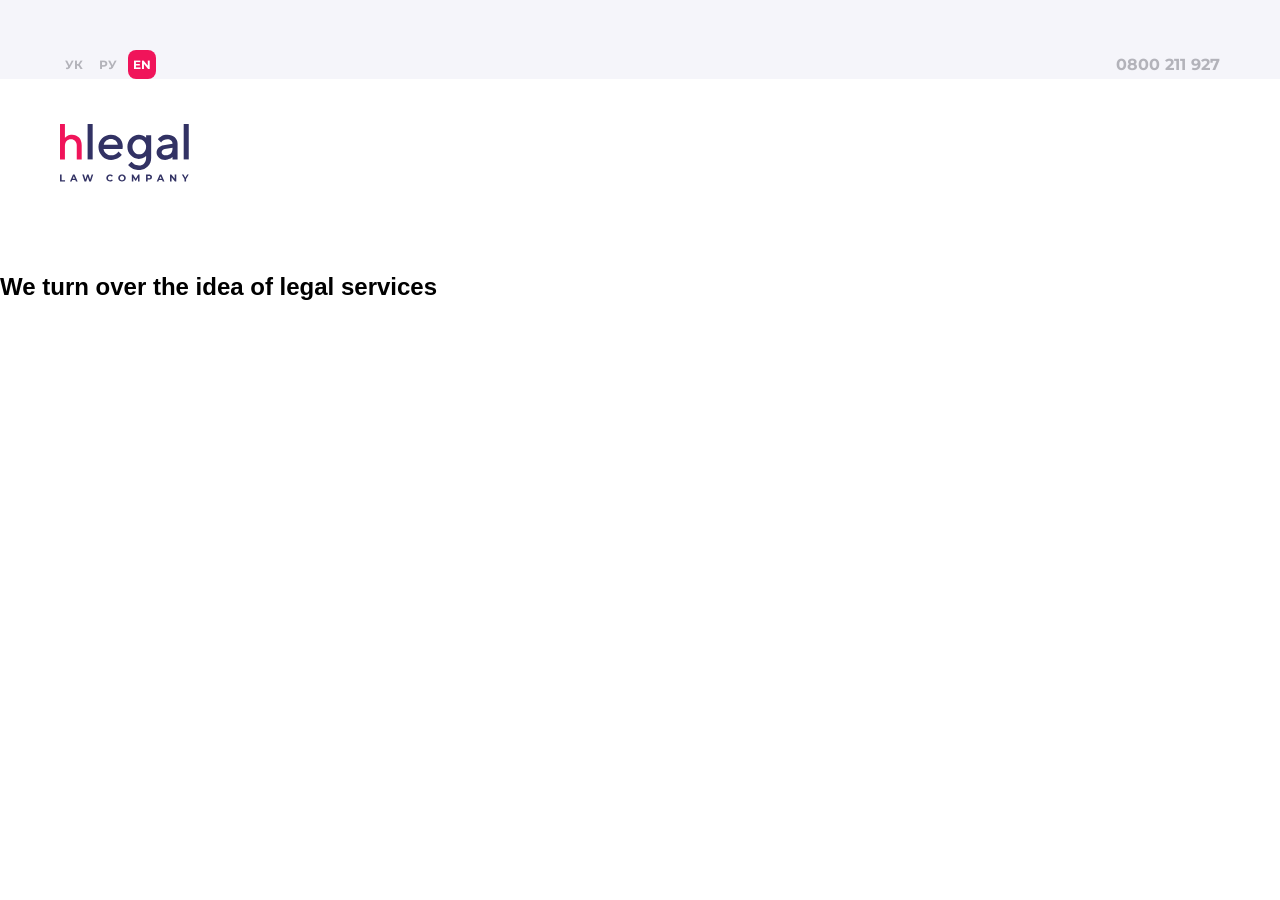
==== about.html @ 91bdfab9 "Add publications page with header, navigation, and basic structure" ====
<!DOCTYPE html>
<html lang="en">

<head>
    <meta charset="UTF-8">
    <meta name="viewport" content="width=device-width, initial-scale=1.0">
    <title>about</title>
    <link rel="stylesheet" href="./styles/style.css">
</head>

<body class="light-theme">
    <header class="header">
        <div class="header__wrapper">
            <div class="header__lang">
                <a class="header__lang-link" href="#">УК</a>
                <a class="header__lang-link" href="#">РУ</a>
                <a class="header__lang-link active" href="#">EN</a>
            </div>
            <a class="header__phone" href="tel:+0800 211 927">0800 211 927</a>
        </div>
        <div class="header__logo">
            <a href="./index.html" class="header__logo-link" aria-label="Go to main page">
                <div class="header__logo-wrapper">
                    <div class="header__logo-svg">
                        <svg class="header__logo-svg--a" xmlns="http://www.w3.org/2000/svg" width="70" height="25"
                            viewBox="0 0 70 25" fill="none">
                            <path
                                d="M2.64358 0H0V19.0926H2.64358V12.0094C2.64358 10.8111 2.94164 9.86583 3.53774 9.20012C4.13384 8.53441 4.95024 8.18824 5.96102 8.18824C6.82926 8.18824 7.55495 8.50778 8.13809 9.12024C8.72124 9.74601 9.01929 10.5315 9.01929 11.4769V19.1059H11.6758V11.4769C11.6758 9.71938 11.1964 8.3347 10.2374 7.29619C9.27846 6.25768 8.02146 5.73843 6.49233 5.73843C6.05173 5.73843 5.61114 5.79168 5.1835 5.91151C4.7429 6.03134 4.39301 6.16448 4.10792 6.31094C3.82283 6.45739 3.5507 6.61717 3.30448 6.80356C3.05826 6.98996 2.8898 7.12311 2.81205 7.20299C2.7343 7.28288 2.6695 7.33613 2.64358 7.37608V0Z"
                                fill="#F0145A" />
                            <path d="M17.5856 0H14.8604V19.0767H17.5856V0Z" fill="white" />
                            <path
                                d="M33.6598 13.4896L33.796 12.127C33.796 10.3011 33.1965 8.77493 31.9701 7.54857C30.7438 6.32221 29.2176 5.72266 27.3917 5.72266C25.5658 5.72266 23.9851 6.37672 22.677 7.68483C21.3689 8.99295 20.7148 10.5463 20.7148 12.3995C20.7148 14.3072 21.3962 15.9423 22.7315 17.305C24.0669 18.6676 25.6748 19.3489 27.528 19.3489C28.2365 19.3489 28.8906 19.2399 29.5446 19.0491C30.1987 18.8311 30.7438 18.6131 31.1253 18.3951C31.5341 18.1498 31.9429 17.8773 32.2971 17.5775C32.6514 17.2777 32.8967 17.0597 33.0057 16.9234C33.1147 16.7872 33.1965 16.7054 33.251 16.6236L31.4796 14.8522L31.0708 15.37C30.7983 15.6971 30.335 16.0241 29.6809 16.3784C28.9996 16.7327 28.291 16.8962 27.528 16.8962C26.4651 16.8962 25.5658 16.5691 24.8027 15.8878C24.0396 15.2065 23.5764 14.4162 23.4401 13.4896H33.6598ZM27.3917 8.03912C28.4 8.03912 29.2176 8.33889 29.8989 8.9112C30.553 9.51075 30.9618 10.2466 31.1253 11.1732H23.5491C23.7944 10.2466 24.2304 9.51075 24.9117 8.9112C25.5658 8.33889 26.4106 8.03912 27.3917 8.03912Z"
                                fill="white" />
                            <path
                                d="M46.3695 18.286C46.3695 19.4852 46.0153 20.4662 45.2794 21.2293C44.5709 21.9651 43.6715 22.3467 42.5542 22.3467C42.0637 22.3467 41.5731 22.2649 41.1098 22.1286C40.6465 21.9924 40.2922 21.8289 39.9925 21.6381C39.6927 21.4473 39.4202 21.2566 39.1476 21.0113C38.9024 20.766 38.7389 20.6025 38.6571 20.5207C38.5753 20.439 38.5208 20.3572 38.4663 20.3027L36.6949 22.0741L36.9129 22.3467C37.0492 22.5374 37.2945 22.7827 37.6215 23.0552C37.9485 23.3005 38.3301 23.573 38.7661 23.8455C39.2021 24.0908 39.7472 24.3088 40.4285 24.4996C41.1098 24.6904 41.8184 24.7994 42.5542 24.7994C44.4074 24.7994 45.9335 24.1726 47.2144 22.919C48.468 21.6381 49.0948 20.112 49.0948 18.2588V5.99518H46.3695V7.3578L45.9063 6.94902C45.6065 6.67649 45.1432 6.40397 44.4891 6.13144C43.8351 5.85892 43.1265 5.72266 42.4179 5.72266C40.7555 5.72266 39.3384 6.34946 38.112 7.63033C36.8857 8.9112 36.2861 10.4373 36.2861 12.2632C36.2861 14.0892 36.8857 15.6153 38.112 16.8962C39.3384 18.177 40.7555 18.8038 42.4179 18.8038C42.8812 18.8038 43.3173 18.7493 43.7806 18.6403C44.2166 18.5041 44.5709 18.3678 44.8707 18.2315C45.1704 18.0953 45.443 17.9318 45.6882 17.741C45.9335 17.5502 46.1243 17.414 46.1788 17.3595L46.3695 17.1687V18.286ZM39.0114 12.2632C39.0114 11.1186 39.3657 10.1648 40.1015 9.37449C40.8373 8.58417 41.7094 8.17538 42.6905 8.17538C43.6715 8.17538 44.5436 8.58417 45.2794 9.37449C45.988 10.1648 46.3695 11.1186 46.3695 12.2632C46.3695 13.4079 45.988 14.3617 45.2794 15.152C44.5436 15.9423 43.6715 16.3511 42.6905 16.3511C41.7094 16.3511 40.8373 15.9423 40.1015 15.152C39.3657 14.3617 39.0114 13.4079 39.0114 12.2632Z"
                                fill="white" />
                            <path
                                d="M63.3195 19.0764V10.6281C63.3195 9.23823 62.8017 8.06637 61.7934 7.13979C60.7851 6.18595 59.4769 5.72266 57.869 5.72266C57.2422 5.72266 56.6154 5.80441 56.0159 5.96793C55.4163 6.1587 54.9258 6.34946 54.5715 6.56748C54.2172 6.7855 53.8629 7.03078 53.5359 7.33055C53.2089 7.60308 53.0181 7.79384 52.9091 7.90285C52.8273 8.01186 52.7456 8.09362 52.6911 8.17538L54.4625 9.94679L54.8168 9.4835C55.0348 9.18372 55.4163 8.9112 55.9886 8.61142C56.5609 8.31164 57.1877 8.17538 57.869 8.17538C58.6594 8.17538 59.3134 8.42065 59.8312 8.88394C60.349 9.34724 60.5943 9.94679 60.5943 10.6281L55.8251 11.4457C54.6533 11.6364 53.6994 12.0997 53.0454 12.8356C52.364 13.5714 52.0098 14.4707 52.0098 15.5335C52.0098 16.5419 52.4458 17.414 53.3179 18.177C54.2172 18.9674 55.3073 19.3489 56.6427 19.3489C57.106 19.3489 57.542 19.2944 57.9781 19.1581C58.4413 19.0491 58.7956 18.9129 59.0954 18.7766C59.3952 18.6403 59.6677 18.4768 59.913 18.286C60.1583 18.0953 60.3218 17.959 60.4308 17.9045C60.5125 17.8228 60.567 17.741 60.5943 17.7137V19.0764H63.3195ZM57.0515 16.8962C56.3429 16.8962 55.7706 16.7327 55.3618 16.4056C54.9258 16.0786 54.735 15.6971 54.735 15.261C54.735 14.7977 54.8713 14.3889 55.1711 14.0892C55.4708 13.7894 55.8796 13.5714 56.3702 13.4896L60.5943 12.8083V13.0808C60.5943 14.3072 60.2945 15.2338 59.6677 15.9151C59.0409 16.5691 58.1688 16.8962 57.0515 16.8962Z"
                                fill="white" />
                            <path d="M69.3337 0H66.6084V19.0767H69.3337V0Z" fill="white" />
                        </svg>
                        <svg class="header__logo-svg--b" xmlns="http://www.w3.org/2000/svg" width="70" height="5"
                            viewBox="0 0 70 5" fill="none">
                            <path d="M0 0.330754H0.852878V3.32109H2.70078V4.01603H0V0.330754Z" fill="white" />
                            <path
                                d="M8.26752 3.22633H6.5565L6.23009 4.01603H5.35615L6.99873 0.330754H7.84108L9.48893 4.01603H8.59393L8.26752 3.22633ZM7.99902 2.57877L7.41464 1.16784L6.83026 2.57877H7.99902Z"
                                fill="white" />
                            <path
                                d="M17.8731 0.330754L16.6675 4.01603H15.7515L14.9407 1.52057L14.1036 4.01603H13.1928L11.982 0.330754H12.8664L13.6982 2.92098L14.5669 0.330754H15.3566L16.199 2.94204L17.0571 0.330754H17.8731Z"
                                fill="white" />
                            <path
                                d="M26.9457 4.07921C26.5702 4.07921 26.2297 3.99848 25.9244 3.83703C25.6225 3.67207 25.3838 3.44569 25.2084 3.15789C25.0364 2.86658 24.9504 2.53841 24.9504 2.17339C24.9504 1.80838 25.0364 1.48196 25.2084 1.19416C25.3838 0.90285 25.6225 0.676469 25.9244 0.515018C26.2297 0.350058 26.5719 0.267578 26.951 0.267578C27.2704 0.267578 27.5582 0.323735 27.8144 0.436048C28.0741 0.548361 28.2917 0.709811 28.4672 0.920399L27.9197 1.42581C27.6705 1.13801 27.3616 0.994105 26.9931 0.994105C26.7649 0.994105 26.5614 1.045 26.3824 1.14678C26.2034 1.24505 26.063 1.38369 25.9612 1.56269C25.8629 1.74169 25.8138 1.94526 25.8138 2.17339C25.8138 2.40153 25.8629 2.6051 25.9612 2.7841C26.063 2.9631 26.2034 3.10349 26.3824 3.20527C26.5614 3.30355 26.7649 3.35268 26.9931 3.35268C27.3616 3.35268 27.6705 3.20703 27.9197 2.91571L28.4672 3.42112C28.2917 3.63522 28.0741 3.79843 27.8144 3.91074C27.5547 4.02305 27.2651 4.07921 26.9457 4.07921Z"
                                fill="white" />
                            <path
                                d="M33.3831 4.07921C33.0005 4.07921 32.6548 3.99673 32.3459 3.83177C32.0406 3.66681 31.8002 3.44043 31.6247 3.15262C31.4527 2.86131 31.3667 2.5349 31.3667 2.17339C31.3667 1.81189 31.4527 1.48723 31.6247 1.19943C31.8002 0.908114 32.0406 0.679978 32.3459 0.515018C32.6548 0.350058 33.0005 0.267578 33.3831 0.267578C33.7657 0.267578 34.1096 0.350058 34.415 0.515018C34.7203 0.679978 34.9607 0.908114 35.1362 1.19943C35.3117 1.48723 35.3995 1.81189 35.3995 2.17339C35.3995 2.5349 35.3117 2.86131 35.1362 3.15262C34.9607 3.44043 34.7203 3.66681 34.415 3.83177C34.1096 3.99673 33.7657 4.07921 33.3831 4.07921ZM33.3831 3.35268C33.6007 3.35268 33.7972 3.30355 33.9727 3.20527C34.1482 3.10349 34.2851 2.9631 34.3834 2.7841C34.4852 2.6051 34.5361 2.40153 34.5361 2.17339C34.5361 1.94526 34.4852 1.74169 34.3834 1.56269C34.2851 1.38369 34.1482 1.24505 33.9727 1.14678C33.7972 1.045 33.6007 0.994105 33.3831 0.994105C33.1655 0.994105 32.9689 1.045 32.7934 1.14678C32.618 1.24505 32.4793 1.38369 32.3775 1.56269C32.2793 1.74169 32.2301 1.94526 32.2301 2.17339C32.2301 2.40153 32.2793 2.6051 32.3775 2.7841C32.4793 2.9631 32.618 3.10349 32.7934 3.20527C32.9689 3.30355 33.1655 3.35268 33.3831 3.35268Z"
                                fill="white" />
                            <path
                                d="M42.0264 4.01603L42.0211 1.80487L40.9366 3.62645H40.5523L39.473 1.85225V4.01603H38.6728V0.330754H39.3782L40.7576 2.62089L42.1159 0.330754H42.8161L42.8266 4.01603H42.0264Z"
                                fill="white" />
                            <path
                                d="M47.9285 0.330754C48.2549 0.330754 48.5374 0.385156 48.7761 0.493959C49.0183 0.602763 49.2043 0.757194 49.3342 0.957251C49.464 1.15731 49.529 1.39422 49.529 1.66798C49.529 1.93824 49.464 2.17515 49.3342 2.37872C49.2043 2.57877 49.0183 2.7332 48.7761 2.84201C48.5374 2.9473 48.2549 2.99995 47.9285 2.99995H47.1862V4.01603H46.3333V0.330754H47.9285ZM47.8811 2.30501C48.1373 2.30501 48.3321 2.25061 48.4655 2.14181C48.5989 2.02949 48.6656 1.87155 48.6656 1.66798C48.6656 1.46091 48.5989 1.30297 48.4655 1.19416C48.3321 1.08185 48.1373 1.02569 47.8811 1.02569H47.1862V2.30501H47.8811Z"
                                fill="white" />
                            <path
                                d="M55.0121 3.22633H53.3011L52.9747 4.01603H52.1008L53.7433 0.330754H54.5857L56.2335 4.01603H55.3385L55.0121 3.22633ZM54.7436 2.57877L54.1592 1.16784L53.5749 2.57877H54.7436Z"
                                fill="white" />
                            <path
                                d="M62.6281 0.330754V4.01603H61.9279L60.0906 1.77854V4.01603H59.2482V0.330754H59.9537L61.7858 2.56824V0.330754H62.6281Z"
                                fill="white" />
                            <path
                                d="M67.9013 2.71039V4.01603H67.0485V2.69986L65.6217 0.330754H66.5273L67.5117 1.96807L68.4963 0.330754H69.3333L67.9013 2.71039Z"
                                fill="white" />
                        </svg>
                    </div>
                    <svg class="header__logo-svg--c" xmlns="http://www.w3.org/2000/svg" width="12" height="26"
                        viewBox="0 0 12 26" fill="none">
                        <path fill-rule="evenodd" clip-rule="evenodd"
                            d="M8.72827 0H11.9505L3.55574 26H0.333496L8.72827 0Z" fill="#F0145A" />
                    </svg>
                    <h2 class="header__logo-serv">about us</h2>
                </div>
            </a>
            <nav class="header__menu">
                <button class="header__menu-btn">
                    <svg xmlns="http://www.w3.org/2000/svg" width="32" height="33" viewBox="0 0 32 33" fill="none">
                        <path d="M7 10.5H25" stroke="currentColor" stroke-width="2" />
                        <path d="M7 16.5H25" stroke="currentColor" stroke-width="2" />
                        <path d="M7 22.5H25" stroke="currentColor" stroke-width="2" />
                    </svg>
                </button>
                <ul class="header__menu-list">
                    <button class="header__menu-close">
                        <svg xmlns="http://www.w3.org/2000/svg" width="32" height="32" viewBox="0 0 32 32" fill="none">
                            <path d="M7 7L25 25" stroke="#EC6F5D" stroke-width="2" />
                            <path d="M25 7L7 25" stroke="#EC6F5D" stroke-width="2" />
                        </svg>
                    </button>
                    <li class="header__menu-item"><a class="menu-link" href="./about.html">about us</a></li>
                    <li class="header__menu-item"><a class="menu-link" href="./servises.html">services</a></li>
                    <li class="header__menu-item"><a class="menu-link" href="./team.html">team</a></li>
                    <li class="header__menu-item"><a class="menu-link" href="./publications.html">publications</a></li>
                    <li class="header__menu-item"><a class="menu-link" href="./contacts.html">contact</a></li>
                </ul>
            </nav>
        </div>
    </header>
    <div class="serv__spacer"></div>
    <section class="about">
        <div class="about__title">
            <h1>We turn over the idea of legal services</h1>
        </div>
    </section>


    <script src="./js/script.js"></script>
</body>

</html>
---- styles/style.css ----
@import url("https://fonts.googleapis.com/css2?family=Montserrat:ital,wght@0,100..900;1,100..900&display=swap");
/* 1. Use a more-intuitive box-sizing model */
*,
*::before,
*::after {
  margin: 0;
  padding: 0;
  list-style: none;
  text-decoration: none;
  font-style: normal;
  box-sizing: border-box;
}

/* 2. Remove list styles */
ul,
ol {
  list-style: none;
  text-decoration: none;
}

/* 3, Remove default button styles */
button {
  background: none;
  border: none;
  cursor: pointer;
}

/* 4. Set default font inheritance */
body,
input,
button,
textarea {
  font-family: sans-serif;
  font-size: 100%;
  color: inherit;
}

/* 5. Improve media defaults */
img,
picture,
video,
canvas,
svg {
  display: block;
  max-width: 100%;
}

/* 6. Inherit fonts for form controls */
input,
button,
textarea,
select {
  font: inherit;
}

/* 7. Avoid text overflows */
p,
h1,
h2,
h3,
h4,
h5,
h6 {
  overflow-wrap: break-word;
}

/* 8. Improve line wrapping */
p {
  text-wrap: pretty;
}

h1,
h2,
h3,
h4,
h5,
h6 {
  text-wrap: balance;
}

a {
  text-decoration: none;
  list-style: none;
}

/* 9. Create a root stacking context */
#root,
#__next {
  isolation: isolate;
}

.header__wrapper {
  display: flex;
  justify-content: space-between;
  align-items: center;
  flex-direction: row;
  gap: 0px;
  padding: 10px 15px;
  background-color: #323264;
  opacity: 0.8;
  overflow: hidden;
}

.light-theme .header__wrapper {
  background-color: #F5F5FA;
  opacity: 1;
}

.header__lang {
  display: flex;
  gap: 6px;
}

.header__lang-link {
  padding: 7px 5px;
  color: #fff;
  font-weight: 700;
  font-size: 12px;
  font-family: "Montserrat", "Arial", sans-serif;
}
.header__lang-link.active {
  border-radius: 8px;
  background-color: #f0145a;
}
.header__lang-link:hover {
  border-radius: 8px;
  background-color: #0085FF;
}

.light-theme .header__lang-link {
  color: #B3B3BA;
}
.light-theme .header__lang-link.active {
  color: #fff;
}

.header__phone {
  color: #fff;
  font-weight: 700;
  font-size: 16px;
  font-family: "Montserrat", "Arial", sans-serif;
}

.light-theme .header__phone {
  color: #B3B3BA;
}

.header__logo {
  display: flex;
  justify-content: space-between;
  align-items: center;
  flex-direction: row;
  gap: 0px;
  background-color: #323264;
  padding: 0 15px;
  z-index: 4;
}
.header__logo-wrapper {
  display: flex;
  justify-content: space-between;
  align-items: center;
  flex-direction: row;
  gap: 4px;
  padding: 15px 0 10px;
}
.header__logo-svg {
  display: flex;
  justify-content: space-between;
  align-items: center;
  flex-direction: column;
  gap: 4px;
}
.header__logo-serv {
  color: #fff;
  font-weight: 400;
  font-size: 20px;
  font-family: "Montserrat", "Arial", sans-serif;
  z-index: 3;
}

.light-theme .header__logo {
  background-color: #fff;
}
.light-theme .header__logo-serv {
  color: #323264;
}

.light-theme .header__logo-svg--a path:not(:first-child),
.light-theme .header__logo-svg--b path {
  fill: #323264;
}

.header__menu {
  position: relative;
}
.header__menu::before {
  content: "";
  position: fixed;
  inset: 0;
  background: #686887;
  z-index: 999;
  opacity: 0;
  pointer-events: none;
  transition: opacity 0.3s ease;
}
.header__menu-btn {
  display: block;
}
.header__menu-list {
  display: flex;
  justify-content: space-between;
  align-items: stretch;
  flex-direction: column;
  gap: 15px;
  position: fixed;
  bottom: 0;
  left: 8px;
  right: 8px;
  width: auto;
  background: #fff;
  border-radius: 12px 12px 0 0;
  padding: 64px 12px 12px 12px;
  z-index: 1000;
  visibility: hidden;
  opacity: 0;
  transform: translateY(20px);
  pointer-events: none;
  transition: opacity 0.3s ease, transform 0.3s ease;
}
.header__menu-item {
  color: #fff;
  font-weight: 700;
  font-size: 16px;
  font-family: "Montserrat", "Arial", sans-serif;
  background: #F5F5FA;
  border-radius: 12px;
  padding: 7px;
  text-align: center;
}
.header__menu-item:hover {
  background: #E6E6F0;
}
.header__menu a {
  display: block;
  width: 100%;
}
.header__menu a:hover {
  color: #0085FF;
}
.header__menu-close {
  position: absolute;
  top: 12px;
  right: 12px;
  color: #f0145a;
  background: transparent;
  cursor: pointer;
  z-index: 1001;
}
.header__menu--open .header__menu-list {
  visibility: visible;
  opacity: 1;
  transform: translateY(0);
  pointer-events: all;
}
.header__menu--open::before {
  opacity: 1;
  pointer-events: all;
}

.light-theme.header__menu-btn {
  color: #323264;
}

@media (min-width: 768px) {
  .header__logo {
    display: flex;
    justify-content: space-between;
    align-items: flex-start;
    flex-direction: column;
    gap: 30px;
    padding: 30px 60px 0;
  }
  .header__logo-svg--a, .header__logo-svg--b {
    width: 130px;
    height: auto;
  }
  .header__logo-svg--c, .header__logo-serv {
    display: none;
  }
  .header__wrapper {
    padding: 50px 60px 0;
    background: #323264;
  }
  .header__wrapper::before {
    display: none;
  }
  .header__menu {
    position: static;
  }
  .header__menu::before {
    display: none;
  }
  .header__menu-btn, .header__menu-close {
    display: none;
  }
  .header__menu-list {
    display: flex;
    justify-content: flex-end;
    align-items: center;
    flex-direction: row;
    gap: 15px;
    position: static;
    visibility: visible;
    opacity: 1;
    transform: none;
    pointer-events: auto;
    background: none;
    padding: 0;
    border-radius: 0;
    height: auto;
  }
  .header__menu-item {
    background: transparent;
    padding: 0;
  }
  .header__menu-item:hover {
    background: transparent;
    color: #f0145a;
  }
  .header__menu a {
    color: #fff;
  }
  .header__wrapper {
    display: flex;
    justify-content: space-between;
    align-items: center;
    flex-direction: row;
    gap: 0px;
  }
}
.hero {
  display: flex;
  justify-content: space-between;
  align-items: center;
  flex-direction: column;
  gap: 0px;
  background-color: #323264;
  position: relative;
  min-height: 500px;
}
.hero__title {
  font-weight: 700;
  font-size: 38px;
  color: #fff;
  font-family: "Montserrat", "Arial", sans-serif;
  max-width: 315px;
  text-align: center;
  z-index: 2;
  margin-top: 129px;
}
.hero__btn {
  padding-bottom: 30px;
  z-index: 2;
}
.hero__svg-letter {
  position: absolute;
  top: -105px;
  left: -35px;
  z-index: 2;
  pointer-events: none;
  min-width: 375px;
}
.hero__svg-letter .part {
  position: absolute;
  opacity: 0.7;
}
.hero__svg-letter .part--1 {
  top: 0;
  left: 0;
  width: 267px;
}
.hero__svg-letter .part--2 {
  top: 258px;
  left: 111px;
}

.experience {
  background-color: #323264;
}

.exp__nav {
  overflow-x: auto;
  width: 100%;
}
.exp__nav::-webkit-scrollbar {
  display: none;
}
.exp__nav-list {
  display: flex;
  padding: 30px;
  margin: 0;
  gap: 30px;
}
.exp__nav-list-item {
  white-space: nowrap;
  color: #B3B3BA;
  font-weight: 700;
  font-size: 30px;
  font-family: "Montserrat", "Arial", sans-serif;
  cursor: pointer;
  flex: 0 0 auto;
  transition: background-color 0.3s ease;
}
.exp__nav-list-item.active {
  background: linear-gradient(90deg, #f0145a 0.84%, #ef8080 99.96%);
  background-clip: text;
  -webkit-background-clip: text;
  color: transparent;
  -webkit-text-fill-color: transparent;
}

.exp__separator {
  height: 4px;
  margin: 0 30px;
  width: 84%;
  background-color: rgba(255, 255, 255, 0.3);
}

.exp__title {
  color: #fff;
  font-weight: 700;
  font-size: 20px;
  font-family: "Montserrat", "Arial", sans-serif;
  padding: 0 30px;
  margin: 30px 0;
}

.exp__text {
  color: #fff;
  font-weight: 400;
  font-size: 19px;
  font-family: "Montserrat", "Arial", sans-serif;
  line-height: 30px;
  padding: 0 30px 30px;
}

.services {
  padding: 0 30px 60px 30px;
  border-bottom-right-radius: 14px;
  border-bottom-left-radius: 14px;
  background: linear-gradient(229deg, #323264 11.93%, #323264 57.17%, #643e72 87.46%);
}

.serv__wrapper {
  color: #24A3FF;
}

.serv__link {
  display: inline-flex;
  align-items: center;
  color: #24A3FF;
  font-weight: 700;
  font-size: 14px;
  font-family: "Montserrat", "Arial", sans-serif;
  text-transform: uppercase;
}
.serv__link:hover {
  color: #0085FF;
}
.serv__link:hover path {
  stroke: #0085FF;
}
.serv__link:hover svg {
  transform: translateX(2px);
  transition: transform 0.2s;
}

.serv__text-wrapper {
  padding-top: 10px;
}

.serv__text {
  font-weight: 700;
  font-size: 30px;
  font-family: "Montserrat", "Arial", sans-serif;
  background: linear-gradient(90deg, #f0145a 0.84%, #ef8080 99.96%);
  -webkit-background-clip: text;
  background-clip: text;
  -webkit-text-fill-color: transparent;
}

.serv__svg {
  background: #fff;
  padding: 14px;
  border-radius: 24px;
  display: inline-block;
}

.serv__list {
  display: grid;
  gap: 40px;
  padding-top: 30px;
}
.serv__list-card-title {
  font-weight: 700;
  font-size: 22px;
  font-family: "Montserrat", "Arial", sans-serif;
  color: #24A3FF;
  margin: 30px 0 15px;
}
.serv__list-card-title a {
  color: inherit;
}
.serv__list-card-text {
  font-weight: 400;
  font-size: 16px;
  font-family: "Montserrat", "Arial", sans-serif;
  color: #fff;
  line-height: 26px;
}

.serv__bg1 {
  border-bottom-left-radius: 14px;
  border-bottom-right-radius: 14px;
  background: #CACADB;
  margin: 0 20px;
  height: 10px;
  max-width: calc(100% - 40px);
}

.serv__bg2 {
  border-bottom-left-radius: 14px;
  border-bottom-right-radius: 14px;
  background: #E7E7F2;
  margin: 0 40px;
  height: 10px;
  max-width: calc(100% - 80px);
}

.serv__spacer {
  height: 30px;
  width: 100%;
}

.team {
  padding: 0 30px;
  background: #fff;
  border-radius: 12px;
}
.team__btn {
  color: #24A3FF;
  cursor: pointer;
}
.team__btn svg path {
  transition: stroke 0.3s ease;
}
.team__btn:hover {
  color: #f0145a;
}
.team__btn:hover svg {
  transform: scale(1.1) translateX(2px);
}
.team__wrapper {
  display: flex;
  justify-content: center;
  align-items: center;
  flex-direction: column;
  gap: 30px;
}
.team__card {
  display: flex;
  justify-content: space-between;
  align-items: flex-start;
  flex-direction: column;
  gap: 0px;
  border-radius: 12px;
  width: 100%;
  height: 100%;
}
.team__name {
  font-weight: 700;
  font-size: 16px;
  font-family: "Montserrat", "Arial", sans-serif;
  color: #323264;
  margin-top: 15px;
}
.team__desc {
  padding: 30px;
  background: #F5F5FA;
}
.team__desc-wrapper {
  display: flex;
  justify-content: space-between;
  align-items: center;
  flex-direction: row;
  gap: 15px;
  width: 100%;
}
.team__desc-link {
  display: inline-flex;
  align-items: center;
  gap: 2px;
  color: #24A3FF;
  font-weight: 700;
  font-size: 14px;
  font-family: "Montserrat", "Arial", sans-serif;
  letter-spacing: 1px;
  text-transform: uppercase;
}
.team__desc-link:hover {
  color: #0085FF;
}
.team__desc-link:hover path {
  stroke: #0085FF;
}
.team__desc-link:hover svg {
  transform: translateX(2px);
  transition: transform 0.2s;
}
.team__desc-text {
  font-weight: 700;
  font-size: 30px;
  font-family: "Montserrat", "Arial", sans-serif;
  background: linear-gradient(90deg, #f0145a 0.84%, #ef8080 99.96%);
  -webkit-background-clip: text;
  background-clip: text;
  -webkit-text-fill-color: transparent;
  margin-top: 5px;
}
.team__desc-name {
  font-weight: 700;
  font-size: 16px;
  font-family: "Montserrat", "Arial", sans-serif;
  color: #B3B3BA;
  margin-top: 30px;
}
.team__desc-position {
  font-weight: 400;
  font-size: 14px;
  font-family: "Montserrat", "Arial", sans-serif;
  color: #B3B3BA;
  margin-top: 6px;
}

.team__slider {
  display: flex;
  justify-content: center;
  align-items: center;
  flex-direction: row;
  gap: 15px;
  margin-top: 30px;
}

.team__title {
  font-weight: 700;
  font-size: 20px;
  font-family: "Montserrat", "Arial", sans-serif;
  background: linear-gradient(90deg, #f0145a 0.84%, #ef8080 99.96%);
  -webkit-background-clip: text;
  background-clip: text;
  -webkit-text-fill-color: transparent;
}

.team__spacer {
  width: 100%;
  height: 60px;
}

.clients__title {
  display: flex;
  justify-content: center;
  color: #323264;
  font-weight: 700;
  font-size: 14px;
  font-family: "Montserrat", "Arial", sans-serif;
  letter-spacing: 1px;
  text-transform: uppercase;
  margin-bottom: 30px;
}
.clients__list {
  display: flex;
  justify-content: center;
  align-items: center;
  flex-direction: column;
  gap: 0px;
}

.hidden {
  display: none;
}

.publications {
  padding: 30px 30px 0 30px;
  background: #F5F5FA;
}
.publications__link {
  display: inline-flex;
  align-items: center;
  gap: 2px;
  color: #24A3FF;
  font-weight: 700;
  font-size: 14px;
  font-family: "Montserrat", "Arial", sans-serif;
  letter-spacing: 1px;
  text-transform: uppercase;
}
.publications__link:hover {
  color: #0085FF;
}
.publications__link:hover path {
  stroke: #0085FF;
}
.publications__link:hover svg {
  transform: translateX(2px);
  transition: transform 0.2s;
}
.publications__text {
  font-weight: 700;
  font-size: 30px;
  font-family: "Montserrat", "Arial", sans-serif;
  background: linear-gradient(90deg, #f0145a 0.84%, #ef8080 99.96%);
  -webkit-background-clip: text;
  background-clip: text;
  -webkit-text-fill-color: transparent;
  margin-top: 5px;
}

.pub__list {
  display: flex;
  flex-direction: column;
  gap: 30px;
  margin-top: 30px;
}
.pub__list-item {
  display: flex;
  justify-content: flex-start;
  align-items: flex-start;
  flex-direction: column;
  gap: 0px;
}
.pub__list-link {
  font-weight: 700;
  font-size: 16px;
  font-family: "Montserrat", "Arial", sans-serif;
  color: #24A3FF;
}
.pub__list-date {
  color: #B3B3BA;
  font-weight: 700;
  font-size: 12px;
  font-family: "Montserrat", "Arial", sans-serif;
  letter-spacing: 1px;
  text-transform: uppercase;
}
.pub__list-separator {
  width: 100%;
  height: 4px;
  background: #F5F5FA;
}
.pub__list-text {
  color: #000;
  font-weight: 400;
  font-size: 14px;
  font-family: "Montserrat", "Arial", sans-serif;
  line-height: 22px;
}
.pub__list-wrapper {
  padding: 30px;
  display: flex;
  justify-content: flex-start;
  align-items: flex-start;
  flex-direction: column;
  gap: 15px;
  background: #fff;
}

.footer {
  padding: 30px;
  background: #F5F5FA;
}
.footer__separator {
  background: #E6E6F0;
  width: 100%;
  height: 2px;
}
.footer__wrapper {
  display: flex;
  justify-content: space-between;
  align-items: center;
  flex-direction: column;
  gap: 10px;
  margin-top: 30px;
}
.footer__address {
  color: #323264;
  font-weight: 400;
  font-size: 16px;
  font-family: "Montserrat", "Arial", sans-serif;
}
.footer__link {
  color: #24A3FF;
  font-weight: 700;
  font-size: 12px;
  font-family: "Montserrat", "Arial", sans-serif;
  letter-spacing: 1px;
  text-transform: uppercase;
}
.footer__phone {
  color: #46466E;
  font-weight: 400;
  font-size: 16px;
  font-family: "Montserrat", "Arial", sans-serif;
}
.footer__email {
  color: #24A3FF;
  font-weight: 700;
  font-size: 16px;
  font-family: "Montserrat", "Arial", sans-serif;
}
.footer__rignts {
  display: flex;
  justify-content: center;
  margin-top: 30px;
  color: #B3B3BA;
  font-weight: 400;
  font-size: 16px;
  font-family: "Montserrat", "Arial", sans-serif;
}/*# sourceMappingURL=style.css.map */
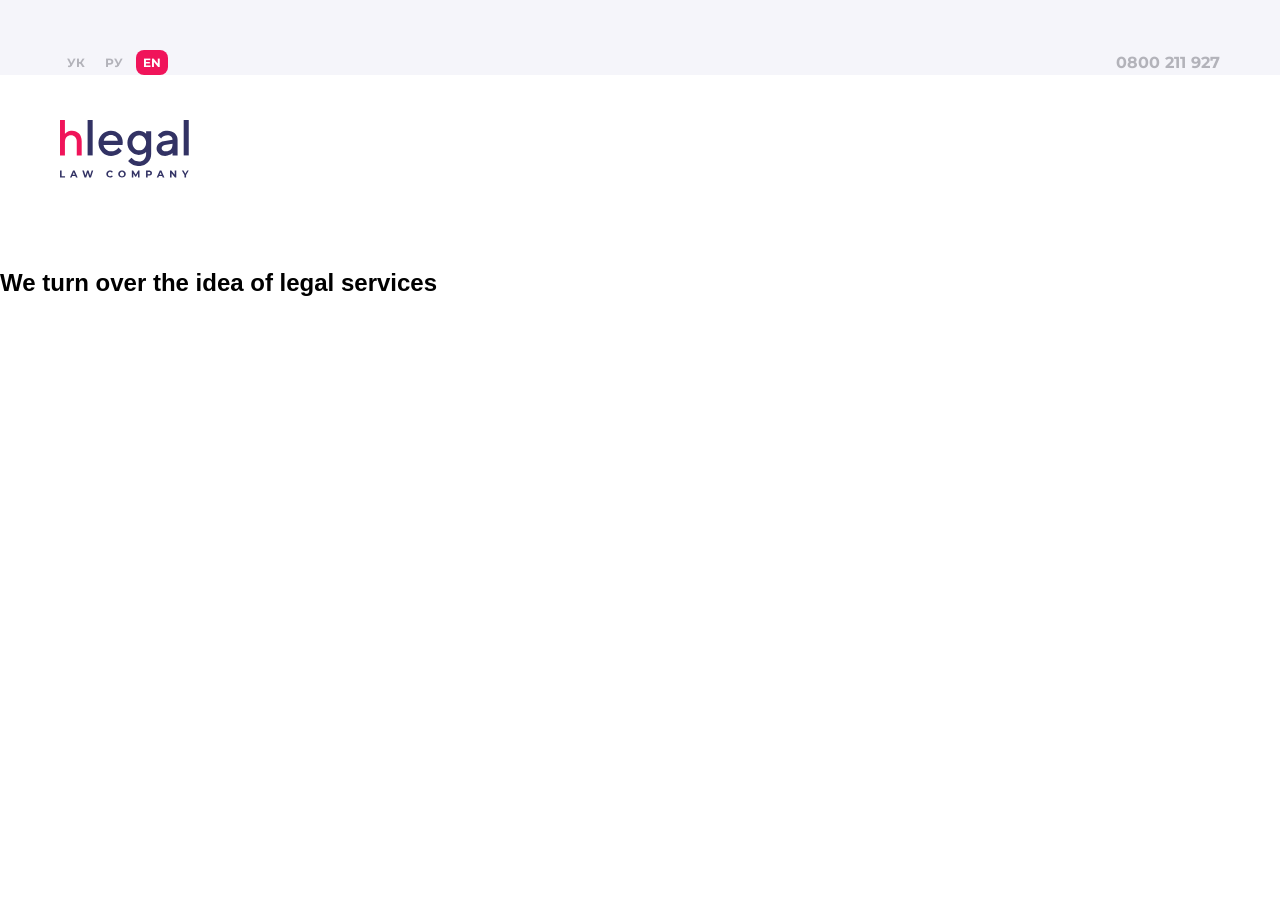
==== commit 031027ac: "fix: update hero svg letter, header styles and CSS path in all HTML files" ====
--- a/about.html
+++ b/about.html
@@ -5,7 +5,7 @@
     <meta charset="UTF-8">
     <meta name="viewport" content="width=device-width, initial-scale=1.0">
     <title>about</title>
-    <link rel="stylesheet" href="./styles/style.css">
+    <link rel="stylesheet" href="./css/style.css">
 </head>
 
 <body class="light-theme">
--- a/css/style.css
+++ b/css/style.css
@@ -0,0 +1,821 @@
+@import url("https://fonts.googleapis.com/css2?family=Montserrat:ital,wght@0,100..900;1,100..900&display=swap");
+/* 1. Use a more-intuitive box-sizing model */
+*,
+*::before,
+*::after {
+  margin: 0;
+  padding: 0;
+  list-style: none;
+  text-decoration: none;
+  font-style: normal;
+  box-sizing: border-box;
+}
+
+/* 2. Remove list styles */
+ul,
+ol {
+  list-style: none;
+  text-decoration: none;
+}
+
+/* 3, Remove default button styles */
+button {
+  background: none;
+  border: none;
+  cursor: pointer;
+}
+
+/* 4. Set default font inheritance */
+body,
+input,
+button,
+textarea {
+  font-family: sans-serif;
+  font-size: 100%;
+  color: inherit;
+}
+
+/* 5. Improve media defaults */
+img,
+picture,
+video,
+canvas,
+svg {
+  display: block;
+  max-width: 100%;
+}
+
+/* 6. Inherit fonts for form controls */
+input,
+button,
+textarea,
+select {
+  font: inherit;
+}
+
+/* 7. Avoid text overflows */
+p,
+h1,
+h2,
+h3,
+h4,
+h5,
+h6 {
+  overflow-wrap: break-word;
+}
+
+/* 8. Improve line wrapping */
+p {
+  text-wrap: pretty;
+}
+
+h1,
+h2,
+h3,
+h4,
+h5,
+h6 {
+  text-wrap: balance;
+}
+
+a {
+  text-decoration: none;
+  list-style: none;
+}
+
+/* 9. Create a root stacking context */
+#root,
+#__next {
+  isolation: isolate;
+}
+
+.header__wrapper {
+  display: flex;
+  justify-content: space-between;
+  align-items: center;
+  flex-direction: row;
+  gap: 0px;
+  padding: 10px 15px;
+  background-color: #323264;
+  opacity: 0.8;
+  overflow: hidden;
+}
+
+.light-theme .header__wrapper {
+  background-color: #F5F5FA;
+  opacity: 1;
+}
+
+.header__lang {
+  display: flex;
+  gap: 6px;
+}
+
+.header__lang-link {
+  padding: 5px 7px;
+  color: #fff;
+  font-weight: 700;
+  font-size: 12px;
+  font-family: "Montserrat", "Arial", sans-serif;
+  z-index: 3;
+}
+.header__lang-link.active {
+  border-radius: 8px;
+  background-color: #f0145a;
+}
+.header__lang-link:hover {
+  border-radius: 8px;
+  background-color: #0085FF;
+}
+
+.light-theme .header__lang-link {
+  color: #B3B3BA;
+}
+.light-theme .header__lang-link.active {
+  color: #fff;
+}
+
+.header__phone {
+  color: #fff;
+  font-weight: 700;
+  font-size: 16px;
+  font-family: "Montserrat", "Arial", sans-serif;
+}
+
+.light-theme .header__phone {
+  color: #B3B3BA;
+}
+
+.header__logo {
+  display: flex;
+  justify-content: space-between;
+  align-items: center;
+  flex-direction: row;
+  gap: 0px;
+  background-color: #323264;
+  padding: 0 15px;
+  z-index: 4;
+}
+.header__logo-wrapper {
+  display: flex;
+  justify-content: space-between;
+  align-items: center;
+  flex-direction: row;
+  gap: 4px;
+  padding: 15px 0 10px;
+}
+.header__logo-svg {
+  display: flex;
+  justify-content: space-between;
+  align-items: center;
+  flex-direction: column;
+  gap: 4px;
+}
+.header__logo-serv {
+  color: #fff;
+  font-weight: 400;
+  font-size: 20px;
+  font-family: "Montserrat", "Arial", sans-serif;
+  z-index: 3;
+}
+
+.light-theme .header__logo {
+  background-color: #fff;
+}
+.light-theme .header__logo-serv {
+  color: #323264;
+}
+
+.light-theme .header__logo-svg--a path:not(:first-child),
+.light-theme .header__logo-svg--b path {
+  fill: #323264;
+}
+
+.header__menu {
+  position: relative;
+}
+.header__menu::before {
+  content: "";
+  position: fixed;
+  inset: 0;
+  background: #686887;
+  z-index: 999;
+  opacity: 0;
+  pointer-events: none;
+  transition: opacity 0.3s ease;
+}
+.header__menu-btn {
+  display: block;
+}
+.header__menu-list {
+  display: flex;
+  justify-content: space-between;
+  align-items: stretch;
+  flex-direction: column;
+  gap: 15px;
+  position: fixed;
+  bottom: 0;
+  left: 8px;
+  right: 8px;
+  width: auto;
+  background: #fff;
+  border-radius: 12px 12px 0 0;
+  padding: 64px 12px 12px 12px;
+  z-index: 1000;
+  visibility: hidden;
+  opacity: 0;
+  transform: translateY(20px);
+  pointer-events: none;
+  transition: opacity 0.3s ease, transform 0.3s ease;
+}
+.header__menu-item {
+  color: #fff;
+  font-weight: 700;
+  font-size: 16px;
+  font-family: "Montserrat", "Arial", sans-serif;
+  background: #F5F5FA;
+  border-radius: 12px;
+  padding: 7px;
+  text-align: center;
+}
+.header__menu-item:hover {
+  background: #E6E6F0;
+}
+.header__menu a {
+  display: block;
+  width: 100%;
+}
+.header__menu a:hover {
+  color: #0085FF;
+}
+.header__menu-close {
+  position: absolute;
+  top: 12px;
+  right: 12px;
+  color: #f0145a;
+  background: transparent;
+  cursor: pointer;
+  z-index: 1001;
+}
+.header__menu--open .header__menu-list {
+  visibility: visible;
+  opacity: 1;
+  transform: translateY(0);
+  pointer-events: all;
+}
+.header__menu--open::before {
+  opacity: 1;
+  pointer-events: all;
+}
+
+.light-theme.header__menu-btn {
+  color: #323264;
+}
+
+@media (min-width: 768px) {
+  .header__logo {
+    display: flex;
+    justify-content: space-between;
+    align-items: flex-start;
+    flex-direction: column;
+    gap: 30px;
+    padding: 30px 60px 0;
+  }
+  .header__logo-svg--a, .header__logo-svg--b {
+    width: 130px;
+    height: auto;
+  }
+  .header__logo-svg--c, .header__logo-serv {
+    display: none;
+  }
+  .header__wrapper {
+    padding: 50px 60px 0;
+    background: #323264;
+  }
+  .header__wrapper::before {
+    display: none;
+  }
+  .header__menu {
+    position: static;
+  }
+  .header__menu::before {
+    display: none;
+  }
+  .header__menu-btn, .header__menu-close {
+    display: none;
+  }
+  .header__menu-list {
+    display: flex;
+    justify-content: flex-end;
+    align-items: center;
+    flex-direction: row;
+    gap: 15px;
+    position: static;
+    visibility: visible;
+    opacity: 1;
+    transform: none;
+    pointer-events: auto;
+    background: none;
+    padding: 0;
+    border-radius: 0;
+    height: auto;
+  }
+  .header__menu-item {
+    background: transparent;
+    padding: 0;
+  }
+  .header__menu-item:hover {
+    background: transparent;
+    color: #f0145a;
+  }
+  .header__menu a {
+    color: #fff;
+  }
+  .header__wrapper {
+    display: flex;
+    justify-content: space-between;
+    align-items: center;
+    flex-direction: row;
+    gap: 0px;
+  }
+}
+.hero {
+  display: flex;
+  justify-content: space-between;
+  align-items: center;
+  flex-direction: column;
+  gap: 0px;
+  background-color: #323264;
+  position: relative;
+  min-height: 500px;
+}
+.hero__title {
+  font-weight: 700;
+  font-size: 38px;
+  color: #fff;
+  font-family: "Montserrat", "Arial", sans-serif;
+  max-width: 315px;
+  text-align: center;
+  z-index: 2;
+  margin-top: 129px;
+}
+.hero__btn {
+  padding-bottom: 30px;
+  z-index: 2;
+}
+.hero__svg-letter {
+  position: absolute;
+  top: -102px;
+  left: -72px;
+  width: 140%;
+  pointer-events: none;
+  min-width: 375px;
+}
+.hero__svg-letter img {
+  width: 100%;
+  height: auto;
+  display: block;
+}
+
+.experience {
+  background-color: #323264;
+}
+
+.exp__nav {
+  overflow-x: auto;
+  width: 100%;
+}
+.exp__nav::-webkit-scrollbar {
+  display: none;
+}
+.exp__nav-list {
+  display: flex;
+  padding: 30px;
+  margin: 0;
+  gap: 30px;
+}
+.exp__nav-list-item {
+  white-space: nowrap;
+  color: #B3B3BA;
+  font-weight: 700;
+  font-size: 30px;
+  font-family: "Montserrat", "Arial", sans-serif;
+  cursor: pointer;
+  flex: 0 0 auto;
+  transition: background-color 0.3s ease;
+}
+.exp__nav-list-item.active {
+  background: linear-gradient(90deg, #f0145a 0.84%, #ef8080 99.96%);
+  background-clip: text;
+  -webkit-background-clip: text;
+  color: transparent;
+  -webkit-text-fill-color: transparent;
+}
+
+.exp__separator {
+  height: 4px;
+  margin: 0 30px;
+  width: 84%;
+  background-color: rgba(255, 255, 255, 0.3);
+}
+
+.exp__title {
+  color: #fff;
+  font-weight: 700;
+  font-size: 20px;
+  font-family: "Montserrat", "Arial", sans-serif;
+  padding: 0 30px;
+  margin: 30px 0;
+}
+
+.exp__text {
+  color: #fff;
+  font-weight: 400;
+  font-size: 19px;
+  font-family: "Montserrat", "Arial", sans-serif;
+  line-height: 30px;
+  padding: 0 30px 30px;
+}
+
+.services {
+  padding: 0 30px 60px 30px;
+  border-bottom-right-radius: 14px;
+  border-bottom-left-radius: 14px;
+  background: linear-gradient(229deg, #323264 11.93%, #323264 57.17%, #643e72 87.46%);
+}
+
+.serv__wrapper {
+  color: #24A3FF;
+}
+
+.serv__link {
+  display: inline-flex;
+  align-items: center;
+  color: #24A3FF;
+  font-weight: 700;
+  font-size: 14px;
+  font-family: "Montserrat", "Arial", sans-serif;
+  text-transform: uppercase;
+}
+.serv__link:hover {
+  color: #0085FF;
+}
+.serv__link:hover path {
+  stroke: #0085FF;
+}
+.serv__link:hover svg {
+  transform: translateX(2px);
+  transition: transform 0.2s;
+}
+
+.serv__text-wrapper {
+  padding-top: 10px;
+}
+
+.serv__text {
+  font-weight: 700;
+  font-size: 30px;
+  font-family: "Montserrat", "Arial", sans-serif;
+  background: linear-gradient(90deg, #f0145a 0.84%, #ef8080 99.96%);
+  -webkit-background-clip: text;
+  background-clip: text;
+  -webkit-text-fill-color: transparent;
+}
+
+.serv__svg {
+  background: #fff;
+  padding: 14px;
+  border-radius: 24px;
+  display: inline-block;
+}
+
+.serv__list {
+  display: grid;
+  gap: 40px;
+  padding-top: 30px;
+}
+.serv__list-card-title {
+  font-weight: 700;
+  font-size: 22px;
+  font-family: "Montserrat", "Arial", sans-serif;
+  color: #24A3FF;
+  margin: 30px 0 15px;
+}
+.serv__list-card-title a {
+  color: inherit;
+}
+.serv__list-card-text {
+  font-weight: 400;
+  font-size: 16px;
+  font-family: "Montserrat", "Arial", sans-serif;
+  color: #fff;
+  line-height: 26px;
+}
+
+.serv__bg1 {
+  border-bottom-left-radius: 14px;
+  border-bottom-right-radius: 14px;
+  background: #CACADB;
+  margin: 0 20px;
+  height: 10px;
+  max-width: calc(100% - 40px);
+}
+
+.serv__bg2 {
+  border-bottom-left-radius: 14px;
+  border-bottom-right-radius: 14px;
+  background: #E7E7F2;
+  margin: 0 40px;
+  height: 10px;
+  max-width: calc(100% - 80px);
+}
+
+.serv__spacer {
+  height: 30px;
+  width: 100%;
+}
+
+.team {
+  padding: 0 30px;
+  background: #fff;
+  border-radius: 12px;
+}
+.team__btn {
+  color: #24A3FF;
+  cursor: pointer;
+}
+.team__btn svg path {
+  transition: stroke 0.3s ease;
+}
+.team__btn:hover {
+  color: #f0145a;
+}
+.team__btn:hover svg {
+  transform: scale(1.1) translateX(2px);
+}
+.team__wrapper {
+  display: flex;
+  justify-content: center;
+  align-items: center;
+  flex-direction: column;
+  gap: 30px;
+}
+.team__card {
+  display: flex;
+  justify-content: space-between;
+  align-items: flex-start;
+  flex-direction: column;
+  gap: 0px;
+  border-radius: 12px;
+  width: 100%;
+  height: 100%;
+}
+.team__name {
+  font-weight: 700;
+  font-size: 16px;
+  font-family: "Montserrat", "Arial", sans-serif;
+  color: #323264;
+  margin-top: 15px;
+}
+.team__desc {
+  padding: 30px;
+  background: #F5F5FA;
+}
+.team__desc-wrapper {
+  display: flex;
+  justify-content: space-between;
+  align-items: center;
+  flex-direction: row;
+  gap: 15px;
+  width: 100%;
+}
+.team__desc-link {
+  display: inline-flex;
+  align-items: center;
+  gap: 2px;
+  color: #24A3FF;
+  font-weight: 700;
+  font-size: 14px;
+  font-family: "Montserrat", "Arial", sans-serif;
+  letter-spacing: 1px;
+  text-transform: uppercase;
+}
+.team__desc-link:hover {
+  color: #0085FF;
+}
+.team__desc-link:hover path {
+  stroke: #0085FF;
+}
+.team__desc-link:hover svg {
+  transform: translateX(2px);
+  transition: transform 0.2s;
+}
+.team__desc-text {
+  font-weight: 700;
+  font-size: 30px;
+  font-family: "Montserrat", "Arial", sans-serif;
+  background: linear-gradient(90deg, #f0145a 0.84%, #ef8080 99.96%);
+  -webkit-background-clip: text;
+  background-clip: text;
+  -webkit-text-fill-color: transparent;
+  margin-top: 5px;
+}
+.team__desc-name {
+  font-weight: 700;
+  font-size: 16px;
+  font-family: "Montserrat", "Arial", sans-serif;
+  color: #B3B3BA;
+  margin-top: 30px;
+}
+.team__desc-position {
+  font-weight: 400;
+  font-size: 14px;
+  font-family: "Montserrat", "Arial", sans-serif;
+  color: #B3B3BA;
+  margin-top: 6px;
+}
+
+.team__slider {
+  display: flex;
+  justify-content: center;
+  align-items: center;
+  flex-direction: row;
+  gap: 15px;
+  margin-top: 30px;
+}
+
+.team__title {
+  font-weight: 700;
+  font-size: 20px;
+  font-family: "Montserrat", "Arial", sans-serif;
+  background: linear-gradient(90deg, #f0145a 0.84%, #ef8080 99.96%);
+  -webkit-background-clip: text;
+  background-clip: text;
+  -webkit-text-fill-color: transparent;
+}
+
+.team__spacer {
+  width: 100%;
+  height: 60px;
+}
+
+.clients__title {
+  display: flex;
+  justify-content: center;
+  color: #323264;
+  font-weight: 700;
+  font-size: 14px;
+  font-family: "Montserrat", "Arial", sans-serif;
+  letter-spacing: 1px;
+  text-transform: uppercase;
+  margin-bottom: 30px;
+}
+.clients__list {
+  display: flex;
+  justify-content: center;
+  align-items: center;
+  flex-direction: column;
+  gap: 0px;
+}
+
+.hidden {
+  display: none;
+}
+
+.publications {
+  padding: 30px 30px 0 30px;
+  background: #F5F5FA;
+}
+.publications__link {
+  display: inline-flex;
+  align-items: center;
+  gap: 2px;
+  color: #24A3FF;
+  font-weight: 700;
+  font-size: 14px;
+  font-family: "Montserrat", "Arial", sans-serif;
+  letter-spacing: 1px;
+  text-transform: uppercase;
+}
+.publications__link:hover {
+  color: #0085FF;
+}
+.publications__link:hover path {
+  stroke: #0085FF;
+}
+.publications__link:hover svg {
+  transform: translateX(2px);
+  transition: transform 0.2s;
+}
+.publications__text {
+  font-weight: 700;
+  font-size: 30px;
+  font-family: "Montserrat", "Arial", sans-serif;
+  background: linear-gradient(90deg, #f0145a 0.84%, #ef8080 99.96%);
+  -webkit-background-clip: text;
+  background-clip: text;
+  -webkit-text-fill-color: transparent;
+  margin-top: 5px;
+}
+
+.pub__list {
+  display: flex;
+  flex-direction: column;
+  gap: 30px;
+  margin-top: 30px;
+}
+.pub__list-item {
+  display: flex;
+  justify-content: flex-start;
+  align-items: flex-start;
+  flex-direction: column;
+  gap: 0px;
+}
+.pub__list-link {
+  font-weight: 700;
+  font-size: 16px;
+  font-family: "Montserrat", "Arial", sans-serif;
+  color: #24A3FF;
+}
+.pub__list-date {
+  color: #B3B3BA;
+  font-weight: 700;
+  font-size: 12px;
+  font-family: "Montserrat", "Arial", sans-serif;
+  letter-spacing: 1px;
+  text-transform: uppercase;
+}
+.pub__list-separator {
+  width: 100%;
+  height: 4px;
+  background: #F5F5FA;
+}
+.pub__list-text {
+  color: #000;
+  font-weight: 400;
+  font-size: 14px;
+  font-family: "Montserrat", "Arial", sans-serif;
+  line-height: 22px;
+}
+.pub__list-wrapper {
+  padding: 30px;
+  display: flex;
+  justify-content: flex-start;
+  align-items: flex-start;
+  flex-direction: column;
+  gap: 15px;
+  background: #fff;
+}
+
+.footer {
+  padding: 30px;
+  background: #F5F5FA;
+}
+.footer__separator {
+  background: #E6E6F0;
+  width: 100%;
+  height: 2px;
+}
+.footer__wrapper {
+  display: flex;
+  justify-content: space-between;
+  align-items: center;
+  flex-direction: column;
+  gap: 10px;
+  margin-top: 30px;
+}
+.footer__address {
+  color: #323264;
+  font-weight: 400;
+  font-size: 16px;
+  font-family: "Montserrat", "Arial", sans-serif;
+}
+.footer__link {
+  color: #24A3FF;
+  font-weight: 700;
+  font-size: 12px;
+  font-family: "Montserrat", "Arial", sans-serif;
+  letter-spacing: 1px;
+  text-transform: uppercase;
+}
+.footer__phone {
+  color: #46466E;
+  font-weight: 400;
+  font-size: 16px;
+  font-family: "Montserrat", "Arial", sans-serif;
+}
+.footer__email {
+  color: #24A3FF;
+  font-weight: 700;
+  font-size: 16px;
+  font-family: "Montserrat", "Arial", sans-serif;
+}
+.footer__rignts {
+  display: flex;
+  justify-content: center;
+  margin-top: 30px;
+  color: #B3B3BA;
+  font-weight: 400;
+  font-size: 16px;
+  font-family: "Montserrat", "Arial", sans-serif;
+}/*# sourceMappingURL=style.css.map */
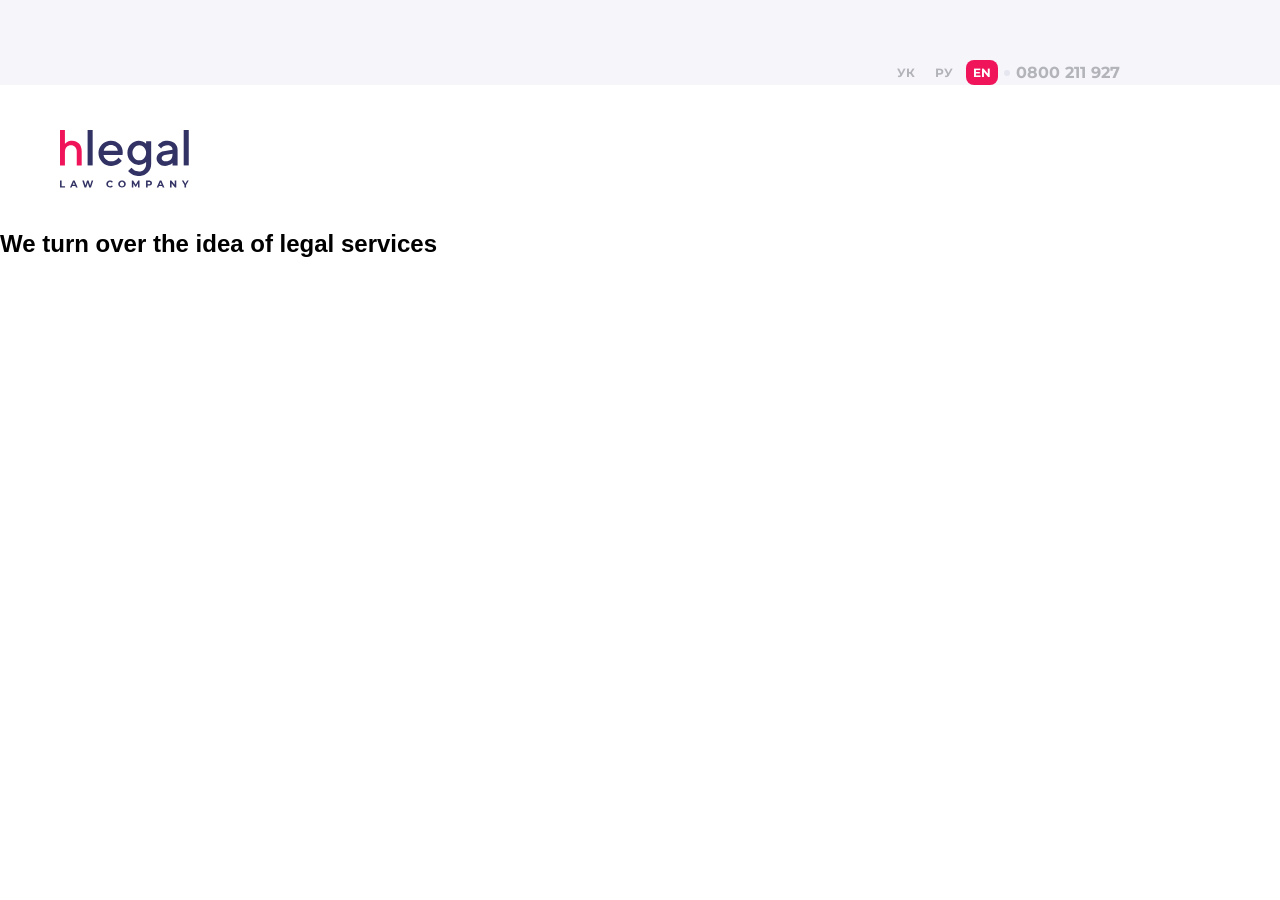
==== commit a977b081: "Improve tablet layout and fix navigation and heading gradients" ====
--- a/about.html
+++ b/about.html
@@ -95,7 +95,7 @@
                         </svg>
                     </button>
                     <li class="header__menu-item"><a class="menu-link" href="./about.html">about us</a></li>
-                    <li class="header__menu-item"><a class="menu-link" href="./servises.html">services</a></li>
+                    <li class="header__menu-item"><a class="menu-link" href="./services.html">services</a></li>
                     <li class="header__menu-item"><a class="menu-link" href="./team.html">team</a></li>
                     <li class="header__menu-item"><a class="menu-link" href="./publications.html">publications</a></li>
                     <li class="header__menu-item"><a class="menu-link" href="./contacts.html">contact</a></li>
--- a/css/style.css
+++ b/css/style.css
@@ -89,6 +89,11 @@
   isolation: isolate;
 }
 
+html,
+body {
+  overflow-x: hidden;
+}
+
 .header__wrapper {
   display: flex;
   justify-content: space-between;
@@ -98,7 +103,6 @@
   padding: 10px 15px;
   background-color: #323264;
   opacity: 0.8;
-  overflow: hidden;
 }
 
 .light-theme .header__wrapper {
@@ -133,6 +137,13 @@
 }
 .light-theme .header__lang-link.active {
   color: #fff;
+}
+
+.header__address {
+  display: none;
+  color: #B3B3BA;
+  font-family: "Montserrat", "Arial", sans-serif;
+  font-size: 16px;
 }
 
 .header__phone {
@@ -268,11 +279,46 @@
   pointer-events: all;
 }
 
-.light-theme.header__menu-btn {
-  color: #323264;
+.light-theme .header__menu-btn svg path {
+  stroke: #323264;
+}
+
+.header__facebook {
+  display: none;
+  color: #fff;
+}
+.header__facebook:hover {
+  color: #f0145a;
 }
 
 @media (min-width: 768px) {
+  .header__address,
+  .header__phone,
+  .header__facebook {
+    display: flex;
+    justify-content: space-between;
+    align-items: center;
+    flex-direction: row;
+    gap: 6px;
+  }
+  .header__address::before,
+  .header__phone::before,
+  .header__facebook::before {
+    content: "";
+    width: 6px;
+    height: 6px;
+    flex-shrink: 0;
+    border-radius: 50%;
+    background-color: #E6E6F0;
+  }
+  .header__address {
+    position: relative;
+    z-index: 3;
+    gap: 7px;
+  }
+  .header__wrapper {
+    opacity: 1;
+  }
   .header__logo {
     display: flex;
     justify-content: space-between;
@@ -323,6 +369,7 @@
   .header__menu-item {
     background: transparent;
     padding: 0;
+    z-index: 3;
   }
   .header__menu-item:hover {
     background: transparent;
@@ -333,10 +380,22 @@
   }
   .header__wrapper {
     display: flex;
-    justify-content: space-between;
+    justify-content: flex-start;
     align-items: center;
     flex-direction: row;
-    gap: 0px;
+    gap: 6px;
+  }
+}
+@media (min-width: 1024px) {
+  .header__wrapper {
+    justify-content: flex-end;
+    padding: 60px 160px 0;
+    gap: 6px;
+  }
+  .header__logo {
+    flex-direction: row;
+    align-items: flex-end;
+    justify-content: space-between;
   }
 }
 .hero {
@@ -377,6 +436,20 @@
   display: block;
 }
 
+@media (min-width: 768px) {
+  .hero {
+    min-height: 790px;
+  }
+  .hero__title {
+    max-width: 800px;
+    margin-top: 269px;
+  }
+  .hero__svg-letter {
+    top: -234px;
+    left: -62px;
+    width: 893.28px;
+  }
+}
 .experience {
   background-color: #323264;
 }
@@ -400,6 +473,7 @@
   font-weight: 700;
   font-size: 30px;
   font-family: "Montserrat", "Arial", sans-serif;
+  line-height: 37px;
   cursor: pointer;
   flex: 0 0 auto;
   transition: background-color 0.3s ease;
@@ -437,6 +511,25 @@
   padding: 0 30px 30px;
 }
 
+@media (min-width: 768px) {
+  .exp__nav-list {
+    padding: 60px;
+  }
+  .exp__nav-list-item {
+    line-height: 37px;
+    font-size: 38px;
+  }
+  .exp__separator {
+    margin: 0 60px;
+  }
+  .exp__title {
+    font-size: 30px;
+    padding: 0 60px;
+  }
+  .exp__text {
+    padding: 0 60px 60px;
+  }
+}
 .services {
   padding: 0 30px 60px 30px;
   border-bottom-right-radius: 14px;
@@ -473,9 +566,12 @@
 }
 
 .serv__text {
+  margin: 0;
+  text-wrap: wrap;
   font-weight: 700;
   font-size: 30px;
   font-family: "Montserrat", "Arial", sans-serif;
+  line-height: 37px;
   background: linear-gradient(90deg, #f0145a 0.84%, #ef8080 99.96%);
   -webkit-background-clip: text;
   background-clip: text;
@@ -535,6 +631,19 @@
   width: 100%;
 }
 
+@media (min-width: 768px) {
+  .services {
+    padding: 0 60px 60px;
+  }
+  .serv__text {
+    font-size: 38px;
+    line-height: 46px;
+  }
+  .serv__list {
+    grid-template-columns: repeat(2, 1fr);
+    gap: 40px;
+  }
+}
 .team {
   padding: 0 30px;
   background: #fff;
@@ -596,6 +705,7 @@
   color: #24A3FF;
   font-weight: 700;
   font-size: 14px;
+  line-height: 17px;
   font-family: "Montserrat", "Arial", sans-serif;
   letter-spacing: 1px;
   text-transform: uppercase;
@@ -614,6 +724,7 @@
   font-weight: 700;
   font-size: 30px;
   font-family: "Montserrat", "Arial", sans-serif;
+  line-height: 37px;
   background: linear-gradient(90deg, #f0145a 0.84%, #ef8080 99.96%);
   -webkit-background-clip: text;
   background-clip: text;
@@ -659,6 +770,18 @@
   height: 60px;
 }
 
+@media (min-width: 768px) {
+  .team {
+    padding: 0 60px;
+  }
+  .team__desc {
+    padding: 60px;
+  }
+  .team__desc-text {
+    font-size: 38px;
+    line-height: 46px;
+  }
+}
 .clients__title {
   display: flex;
   justify-content: center;
@@ -677,9 +800,40 @@
   flex-direction: column;
   gap: 0px;
 }
-
-.hidden {
-  display: none;
+@media (min-width: 768px) {
+  .clients__list {
+    display: grid;
+    grid-template-columns: repeat(3, 1fr);
+    grid-template-rows: repeat(4, 120px);
+    gap: 0px;
+  }
+}
+.clients__item {
+  height: 120px;
+}
+@media (max-width: 767px) {
+  .clients__item.hidden {
+    display: none;
+  }
+}
+@media (min-width: 768px) {
+  .clients__item {
+    display: flex;
+    justify-content: center;
+    align-items: center;
+  }
+  .clients__item.hidden {
+    display: flex;
+    justify-content: center;
+    align-items: center;
+  }
+}
+.clients__logo {
+  width: 100%;
+  height: 100%;
+  -o-object-fit: cover;
+     object-fit: cover;
+  display: block;
 }
 
 .publications {
@@ -693,6 +847,7 @@
   color: #24A3FF;
   font-weight: 700;
   font-size: 14px;
+  line-height: 17px;
   font-family: "Montserrat", "Arial", sans-serif;
   letter-spacing: 1px;
   text-transform: uppercase;
@@ -710,6 +865,7 @@
 .publications__text {
   font-weight: 700;
   font-size: 30px;
+  line-height: 37px;
   font-family: "Montserrat", "Arial", sans-serif;
   background: linear-gradient(90deg, #f0145a 0.84%, #ef8080 99.96%);
   -webkit-background-clip: text;
@@ -734,6 +890,7 @@
 .pub__list-link {
   font-weight: 700;
   font-size: 16px;
+  line-height: 20px;
   font-family: "Montserrat", "Arial", sans-serif;
   color: #24A3FF;
 }
@@ -741,6 +898,7 @@
   color: #B3B3BA;
   font-weight: 700;
   font-size: 12px;
+  line-height: 15px;
   font-family: "Montserrat", "Arial", sans-serif;
   letter-spacing: 1px;
   text-transform: uppercase;
@@ -767,6 +925,37 @@
   background: #fff;
 }
 
+@media (min-width: 768px) {
+  .publications {
+    padding: 30px 60px 0;
+  }
+  .publications__text {
+    font-size: 38px;
+    line-height: 46px;
+  }
+  .pub__list {
+    display: grid;
+    grid-template-columns: repeat(2, minmax(0, 1fr));
+  }
+  .pub__list-item {
+    background: #fff;
+    border-radius: 8px;
+    overflow: hidden;
+  }
+  .pub__list-item:last-child {
+    grid-column: 1/-1;
+  }
+  .pub__list-img {
+    width: 100%;
+    height: 200px;
+    -o-object-fit: cover;
+       object-fit: cover;
+  }
+  .pub__list-wrapper {
+    align-self: stretch;
+    flex-grow: 1;
+  }
+}
 .footer {
   padding: 30px;
   background: #F5F5FA;
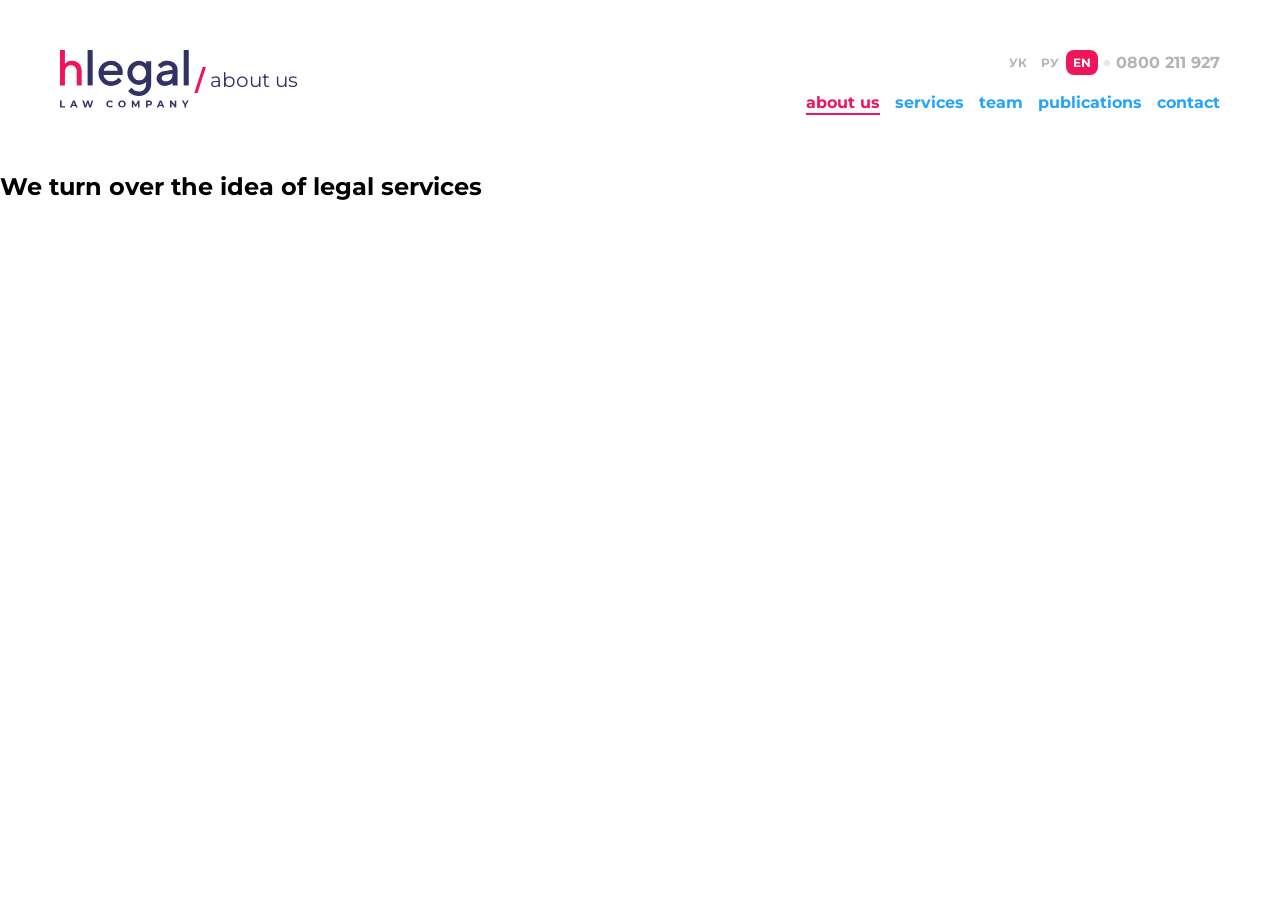
==== commit 86c8a05f: "Add responsive contact page, form validation and demo submission states" ====
--- a/about.html
+++ b/about.html
@@ -16,7 +16,7 @@
                 <a class="header__lang-link" href="#">РУ</a>
                 <a class="header__lang-link active" href="#">EN</a>
             </div>
-            <a class="header__phone" href="tel:+0800 211 927">0800 211 927</a>
+            <a class="header__phone" href="tel:0800211927">0800 211 927</a>
         </div>
         <div class="header__logo">
             <a href="./index.html" class="header__logo-link" aria-label="Go to main page">
@@ -80,21 +80,25 @@
                 </div>
             </a>
             <nav class="header__menu">
-                <button class="header__menu-btn">
+                <button class="header__menu-btn" type="button" aria-label="Open menu" aria-expanded="false"
+                    aria-controls="site-menu">
                     <svg xmlns="http://www.w3.org/2000/svg" width="32" height="33" viewBox="0 0 32 33" fill="none">
                         <path d="M7 10.5H25" stroke="currentColor" stroke-width="2" />
                         <path d="M7 16.5H25" stroke="currentColor" stroke-width="2" />
                         <path d="M7 22.5H25" stroke="currentColor" stroke-width="2" />
                     </svg>
                 </button>
-                <ul class="header__menu-list">
-                    <button class="header__menu-close">
-                        <svg xmlns="http://www.w3.org/2000/svg" width="32" height="32" viewBox="0 0 32 32" fill="none">
-                            <path d="M7 7L25 25" stroke="#EC6F5D" stroke-width="2" />
-                            <path d="M25 7L7 25" stroke="#EC6F5D" stroke-width="2" />
-                        </svg>
-                    </button>
-                    <li class="header__menu-item"><a class="menu-link" href="./about.html">about us</a></li>
+                <ul class="header__menu-list" id="site-menu">
+                    <li class="header__menu-close-item">
+                        <button class="header__menu-close" type="button" aria-label="Close menu">
+                            <svg xmlns="http://www.w3.org/2000/svg" width="32" height="32" viewBox="0 0 32 32"
+                                fill="none">
+                                <path d="M7 7L25 25" stroke="#EC6F5D" stroke-width="2" />
+                                <path d="M25 7L7 25" stroke="#EC6F5D" stroke-width="2" />
+                            </svg>
+                        </button>
+                    </li>
+                    <li class="header__menu-item"><a class="menu-link active" href="./about.html">about us</a></li>
                     <li class="header__menu-item"><a class="menu-link" href="./services.html">services</a></li>
                     <li class="header__menu-item"><a class="menu-link" href="./team.html">team</a></li>
                     <li class="header__menu-item"><a class="menu-link" href="./publications.html">publications</a></li>
--- a/css/style.css
+++ b/css/style.css
@@ -30,7 +30,7 @@
 input,
 button,
 textarea {
-  font-family: sans-serif;
+  font-family: "Montserrat", "Arial", sans-serif;
   font-size: 100%;
   color: inherit;
 }
@@ -106,13 +106,13 @@
 }
 
 .light-theme .header__wrapper {
-  background-color: #F5F5FA;
+  background-color: #f5f5fa;
   opacity: 1;
 }
 
 .header__lang {
   display: flex;
-  gap: 6px;
+  gap: 0;
 }
 
 .header__lang-link {
@@ -120,7 +120,6 @@
   color: #fff;
   font-weight: 700;
   font-size: 12px;
-  font-family: "Montserrat", "Arial", sans-serif;
   z-index: 3;
 }
 .header__lang-link.active {
@@ -129,11 +128,11 @@
 }
 .header__lang-link:hover {
   border-radius: 8px;
-  background-color: #0085FF;
+  background-color: #0085ff;
 }
 
 .light-theme .header__lang-link {
-  color: #B3B3BA;
+  color: #b3b3ba;
 }
 .light-theme .header__lang-link.active {
   color: #fff;
@@ -141,8 +140,7 @@
 
 .header__address {
   display: none;
-  color: #B3B3BA;
-  font-family: "Montserrat", "Arial", sans-serif;
+  color: #b3b3ba;
   font-size: 16px;
 }
 
@@ -150,11 +148,15 @@
   color: #fff;
   font-weight: 700;
   font-size: 16px;
-  font-family: "Montserrat", "Arial", sans-serif;
-}
-
-.light-theme .header__phone {
-  color: #B3B3BA;
+}
+
+.light-theme .header__phone,
+.light-theme .header__facebook {
+  color: #b3b3ba;
+}
+
+.light-theme .header__facebook:hover {
+  color: #f0145a;
 }
 
 .header__logo {
@@ -186,7 +188,6 @@
   color: #fff;
   font-weight: 400;
   font-size: 20px;
-  font-family: "Montserrat", "Arial", sans-serif;
   z-index: 3;
 }
 
@@ -243,30 +244,32 @@
   color: #fff;
   font-weight: 700;
   font-size: 16px;
-  font-family: "Montserrat", "Arial", sans-serif;
-  background: #F5F5FA;
+  background: #f5f5fa;
   border-radius: 12px;
   padding: 7px;
   text-align: center;
 }
 .header__menu-item:hover {
-  background: #E6E6F0;
+  background: #e6e6f0;
 }
 .header__menu a {
   display: block;
   width: 100%;
+  color: #24a3ff;
 }
 .header__menu a:hover {
-  color: #0085FF;
-}
-.header__menu-close {
+  color: #0085ff;
+}
+.header__menu-close-item {
   position: absolute;
   top: 12px;
   right: 12px;
+  z-index: 1001;
+}
+.header__menu-close {
   color: #f0145a;
   background: transparent;
   cursor: pointer;
-  z-index: 1001;
 }
 .header__menu--open .header__menu-list {
   visibility: visible;
@@ -283,6 +286,13 @@
   stroke: #323264;
 }
 
+.light-theme .header__menu .menu-link {
+  color: #24a3ff;
+}
+.light-theme .header__menu .menu-link:hover, .light-theme .header__menu .menu-link.active {
+  color: #f0145a;
+}
+
 .header__facebook {
   display: none;
   color: #fff;
@@ -292,6 +302,9 @@
 }
 
 @media (min-width: 768px) {
+  .light-theme .header__wrapper {
+    background-color: #fff;
+  }
   .header__address,
   .header__phone,
   .header__facebook {
@@ -309,7 +322,7 @@
     height: 6px;
     flex-shrink: 0;
     border-radius: 50%;
-    background-color: #E6E6F0;
+    background-color: #e6e6f0;
   }
   .header__address {
     position: relative;
@@ -331,9 +344,6 @@
     width: 130px;
     height: auto;
   }
-  .header__logo-svg--c, .header__logo-serv {
-    display: none;
-  }
   .header__wrapper {
     padding: 50px 60px 0;
     background: #323264;
@@ -347,7 +357,7 @@
   .header__menu::before {
     display: none;
   }
-  .header__menu-btn, .header__menu-close {
+  .header__menu-btn, .header__menu-close-item {
     display: none;
   }
   .header__menu-list {
@@ -378,6 +388,12 @@
   .header__menu a {
     color: #fff;
   }
+  .header__menu a.active {
+    color: #f0145a;
+    text-decoration: underline;
+    text-decoration-thickness: 2px;
+    text-underline-offset: 5px;
+  }
   .header__wrapper {
     display: flex;
     justify-content: flex-start;
@@ -387,15 +403,22 @@
   }
 }
 @media (min-width: 1024px) {
+  .header {
+    position: relative;
+  }
   .header__wrapper {
     justify-content: flex-end;
-    padding: 60px 160px 0;
-    gap: 6px;
   }
   .header__logo {
     flex-direction: row;
-    align-items: flex-end;
-    justify-content: space-between;
+    justify-content: flex-end;
+    padding: 18px 60px 0;
+  }
+  .header__logo-wrapper {
+    position: absolute;
+    top: 50px;
+    left: 60px;
+    padding: 0;
   }
 }
 .hero {
@@ -412,7 +435,6 @@
   font-weight: 700;
   font-size: 38px;
   color: #fff;
-  font-family: "Montserrat", "Arial", sans-serif;
   max-width: 315px;
   text-align: center;
   z-index: 2;
@@ -421,6 +443,14 @@
 .hero__btn {
   padding-bottom: 30px;
   z-index: 2;
+}
+.hero__btn svg path,
+.hero__btn svg circle {
+  transition: stroke 0.2s ease;
+}
+.hero__btn:hover svg path,
+.hero__btn:hover svg circle {
+  stroke: #f0145a;
 }
 .hero__svg-letter {
   position: absolute;
@@ -450,6 +480,20 @@
     width: 893.28px;
   }
 }
+@media (min-width: 1024px) {
+  .hero {
+    min-height: 652px;
+  }
+  .hero__title {
+    margin-top: 250px;
+  }
+  .hero__svg-letter {
+    top: -116px;
+    width: 670px;
+    left: 50%;
+    transform: translateX(-50%);
+  }
+}
 .experience {
   background-color: #323264;
 }
@@ -469,14 +513,13 @@
 }
 .exp__nav-list-item {
   white-space: nowrap;
-  color: #B3B3BA;
+  color: #b3b3ba;
   font-weight: 700;
   font-size: 30px;
-  font-family: "Montserrat", "Arial", sans-serif;
   line-height: 37px;
   cursor: pointer;
   flex: 0 0 auto;
-  transition: background-color 0.3s ease;
+  transition: color 0.3s ease, transform 0.3s ease;
 }
 .exp__nav-list-item.active {
   background: linear-gradient(90deg, #f0145a 0.84%, #ef8080 99.96%);
@@ -485,11 +528,16 @@
   color: transparent;
   -webkit-text-fill-color: transparent;
 }
+.exp__nav-list-item:hover {
+  background: none;
+  color: #f0145a;
+  transform: translateX(2px);
+  -webkit-text-fill-color: #f0145a;
+}
 
 .exp__separator {
   height: 4px;
   margin: 0 30px;
-  width: 84%;
   background-color: rgba(255, 255, 255, 0.3);
 }
 
@@ -497,7 +545,7 @@
   color: #fff;
   font-weight: 700;
   font-size: 20px;
-  font-family: "Montserrat", "Arial", sans-serif;
+  line-height: 24px;
   padding: 0 30px;
   margin: 30px 0;
 }
@@ -506,7 +554,6 @@
   color: #fff;
   font-weight: 400;
   font-size: 19px;
-  font-family: "Montserrat", "Arial", sans-serif;
   line-height: 30px;
   padding: 0 30px 30px;
 }
@@ -516,18 +563,74 @@
     padding: 60px;
   }
   .exp__nav-list-item {
-    line-height: 37px;
     font-size: 38px;
+    line-height: 46px;
   }
   .exp__separator {
     margin: 0 60px;
   }
   .exp__title {
     font-size: 30px;
+    line-height: 37px;
     padding: 0 60px;
   }
   .exp__text {
     padding: 0 60px 60px;
+  }
+}
+@media (min-width: 1024px) {
+  .experience {
+    display: grid;
+    grid-template-columns: max-content 4px minmax(0, 1fr);
+    gap: 30px 60px;
+    padding: 60px;
+  }
+  .exp__nav {
+    grid-column: 1;
+    grid-row: 1/3;
+    align-self: center;
+    width: auto;
+    overflow: visible;
+  }
+  .exp__nav-list {
+    flex-direction: column;
+    align-items: flex-end;
+    padding: 0;
+  }
+  .exp__nav-list-item:last-child {
+    display: none;
+  }
+  .exp__separator {
+    grid-column: 2;
+    grid-row: 1/3;
+    width: 4px;
+    height: auto;
+    margin: 0;
+  }
+  .exp__title {
+    grid-column: 3;
+    grid-row: 1;
+    padding: 0;
+    margin: 0;
+  }
+  .exp__text {
+    grid-column: 3;
+    grid-row: 2;
+    padding: 0;
+    margin: 0;
+  }
+}
+@media (min-width: 1440px) {
+  .experience {
+    padding-inline: 180px;
+  }
+  .exp__nav-list-item:last-child {
+    display: list-item;
+  }
+}
+@media (min-width: 1920px) {
+  .experience {
+    padding-inline: 280px;
   }
 }
 .services {
@@ -538,23 +641,23 @@
 }
 
 .serv__wrapper {
-  color: #24A3FF;
+  color: #24a3ff;
 }
 
 .serv__link {
   display: inline-flex;
   align-items: center;
-  color: #24A3FF;
+  color: #24a3ff;
   font-weight: 700;
   font-size: 14px;
-  font-family: "Montserrat", "Arial", sans-serif;
+  line-height: 17px;
   text-transform: uppercase;
 }
 .serv__link:hover {
-  color: #0085FF;
+  color: #f0145a;
 }
 .serv__link:hover path {
-  stroke: #0085FF;
+  stroke: #f0145a;
 }
 .serv__link:hover svg {
   transform: translateX(2px);
@@ -567,10 +670,8 @@
 
 .serv__text {
   margin: 0;
-  text-wrap: wrap;
   font-weight: 700;
   font-size: 30px;
-  font-family: "Montserrat", "Arial", sans-serif;
   line-height: 37px;
   background: linear-gradient(90deg, #f0145a 0.84%, #ef8080 99.96%);
   -webkit-background-clip: text;
@@ -587,31 +688,34 @@
 
 .serv__list {
   display: grid;
+  grid-template-columns: 1fr;
   gap: 40px;
   padding-top: 30px;
 }
 .serv__list-card-title {
   font-weight: 700;
   font-size: 22px;
-  font-family: "Montserrat", "Arial", sans-serif;
-  color: #24A3FF;
+  line-height: 27px;
+  color: #24a3ff;
   margin: 30px 0 15px;
 }
 .serv__list-card-title a {
   color: inherit;
+}
+.serv__list-card-title a:hover {
+  color: #f0145a;
 }
 .serv__list-card-text {
   font-weight: 400;
   font-size: 16px;
-  font-family: "Montserrat", "Arial", sans-serif;
+  line-height: 26px;
   color: #fff;
-  line-height: 26px;
 }
 
 .serv__bg1 {
   border-bottom-left-radius: 14px;
   border-bottom-right-radius: 14px;
-  background: #CACADB;
+  background: #cacadb;
   margin: 0 20px;
   height: 10px;
   max-width: calc(100% - 40px);
@@ -620,7 +724,7 @@
 .serv__bg2 {
   border-bottom-left-radius: 14px;
   border-bottom-right-radius: 14px;
-  background: #E7E7F2;
+  background: #e7e7f2;
   margin: 0 40px;
   height: 10px;
   max-width: calc(100% - 80px);
@@ -640,8 +744,24 @@
     line-height: 46px;
   }
   .serv__list {
-    grid-template-columns: repeat(2, 1fr);
-    gap: 40px;
+    display: grid;
+    grid-template-columns: repeat(2, minmax(0, 1fr));
+    gap: 60px;
+  }
+  .serv__spacer {
+    height: 60px;
+  }
+}
+@media (min-width: 1024px) {
+  .serv__list {
+    display: grid;
+    grid-template-columns: repeat(3, minmax(0, 1fr));
+    gap: 60px;
+  }
+}
+@media (min-width: 1920px) {
+  .services {
+    padding-inline: 160px;
   }
 }
 .team {
@@ -650,7 +770,7 @@
   border-radius: 12px;
 }
 .team__btn {
-  color: #24A3FF;
+  color: #24a3ff;
   cursor: pointer;
 }
 .team__btn svg path {
@@ -682,13 +802,13 @@
 .team__name {
   font-weight: 700;
   font-size: 16px;
-  font-family: "Montserrat", "Arial", sans-serif;
+  line-height: 20px;
   color: #323264;
   margin-top: 15px;
 }
 .team__desc {
   padding: 30px;
-  background: #F5F5FA;
+  background: #f5f5fa;
 }
 .team__desc-wrapper {
   display: flex;
@@ -702,19 +822,18 @@
   display: inline-flex;
   align-items: center;
   gap: 2px;
-  color: #24A3FF;
+  color: #24a3ff;
   font-weight: 700;
   font-size: 14px;
   line-height: 17px;
-  font-family: "Montserrat", "Arial", sans-serif;
   letter-spacing: 1px;
   text-transform: uppercase;
 }
 .team__desc-link:hover {
-  color: #0085FF;
+  color: #f0145a;
 }
 .team__desc-link:hover path {
-  stroke: #0085FF;
+  stroke: #f0145a;
 }
 .team__desc-link:hover svg {
   transform: translateX(2px);
@@ -723,7 +842,6 @@
 .team__desc-text {
   font-weight: 700;
   font-size: 30px;
-  font-family: "Montserrat", "Arial", sans-serif;
   line-height: 37px;
   background: linear-gradient(90deg, #f0145a 0.84%, #ef8080 99.96%);
   -webkit-background-clip: text;
@@ -734,15 +852,15 @@
 .team__desc-name {
   font-weight: 700;
   font-size: 16px;
-  font-family: "Montserrat", "Arial", sans-serif;
-  color: #B3B3BA;
+  line-height: 20px;
+  color: #b3b3ba;
   margin-top: 30px;
 }
 .team__desc-position {
   font-weight: 400;
   font-size: 14px;
-  font-family: "Montserrat", "Arial", sans-serif;
-  color: #B3B3BA;
+  line-height: 22px;
+  color: #b3b3ba;
   margin-top: 6px;
 }
 
@@ -758,7 +876,6 @@
 .team__title {
   font-weight: 700;
   font-size: 20px;
-  font-family: "Montserrat", "Arial", sans-serif;
   background: linear-gradient(90deg, #f0145a 0.84%, #ef8080 99.96%);
   -webkit-background-clip: text;
   background-clip: text;
@@ -782,13 +899,43 @@
     line-height: 46px;
   }
 }
+@media (min-width: 1024px) {
+  .team--home {
+    display: grid;
+    grid-template-columns: 400px minmax(0, 1fr);
+    gap: 0;
+  }
+  .team--home .team__img {
+    width: 100%;
+    height: 100%;
+    min-height: 0;
+    -o-object-fit: cover;
+       object-fit: cover;
+    border-radius: 12px 0 0 12px;
+  }
+  .team--home .team__desc {
+    padding: 30px;
+    border-radius: 0 12px 12px 0;
+  }
+  .team--home .team__slider,
+  .team--home .team__spacer {
+    grid-column: 1/-1;
+  }
+}
+@media (min-width: 1920px) {
+  .team--home {
+    padding-inline: 160px;
+  }
+}
 .clients__title {
   display: flex;
   justify-content: center;
+  align-items: center;
+  flex-direction: row;
+  gap: 0px;
   color: #323264;
   font-weight: 700;
   font-size: 14px;
-  font-family: "Montserrat", "Arial", sans-serif;
   letter-spacing: 1px;
   text-transform: uppercase;
   margin-bottom: 30px;
@@ -800,63 +947,144 @@
   flex-direction: column;
   gap: 0px;
 }
+.clients__item {
+  height: 120px;
+}
+.clients__item:nth-child(1) {
+  background-color: #1c4280;
+}
+.clients__item:nth-child(2) {
+  background-color: #143646;
+}
+.clients__item:nth-child(3) {
+  background-color: #f48b30;
+}
+.clients__item:nth-child(4) {
+  background-color: #9e4dc3;
+}
+.clients__item:nth-child(5) {
+  background-color: #fd9339;
+}
+.clients__item:nth-child(6) {
+  background-color: #e2e2e4;
+}
+.clients__item:nth-child(7) {
+  background-color: #c71c36;
+}
+.clients__item:nth-child(8) {
+  background-color: #dcf3f9;
+}
+.clients__item:nth-child(9) {
+  background-color: #eaeaea;
+}
+.clients__item:nth-child(10) {
+  background-color: #282240;
+}
+.clients__item:nth-child(11) {
+  background-color: #1d4568;
+}
+.clients__item:nth-child(12) {
+  background-color: #000000;
+}
+.clients__item.hidden {
+  display: none;
+}
+.clients__logo {
+  width: 100%;
+  height: 100%;
+  -o-object-fit: contain;
+     object-fit: contain;
+  display: block;
+}
+
 @media (min-width: 768px) {
   .clients__list {
     display: grid;
-    grid-template-columns: repeat(3, 1fr);
-    grid-template-rows: repeat(4, 120px);
-    gap: 0px;
-  }
-}
-.clients__item {
-  height: 120px;
-}
-@media (max-width: 767px) {
-  .clients__item.hidden {
-    display: none;
-  }
-}
-@media (min-width: 768px) {
+    grid-template-columns: repeat(3, minmax(0, 1fr));
+    gap: 0;
+    grid-auto-rows: 120px;
+  }
   .clients__item {
     display: flex;
     justify-content: center;
     align-items: center;
+    flex-direction: row;
+    gap: 0px;
   }
   .clients__item.hidden {
     display: flex;
-    justify-content: center;
-    align-items: center;
-  }
-}
-.clients__logo {
-  width: 100%;
-  height: 100%;
-  -o-object-fit: cover;
-     object-fit: cover;
-  display: block;
-}
-
+  }
+}
+@media (min-width: 1024px) {
+  .clients__list {
+    grid-template-columns: repeat(4, minmax(0, 1fr));
+  }
+}
+@media (min-width: 1920px) {
+  .clients {
+    padding-inline: 100px;
+    padding-bottom: 60px;
+  }
+}
 .publications {
   padding: 30px 30px 0 30px;
-  background: #F5F5FA;
+  background: #f5f5fa;
+}
+.publications__switch {
+  display: flex;
+  width: -moz-fit-content;
+  width: fit-content;
+  margin-inline: auto;
+  gap: 2px;
+  padding: 2px;
+  border-radius: 12px;
+  background: #e6e6f0;
+}
+.publications__switch-item {
+  position: relative;
+  cursor: pointer;
+}
+.publications__switch-item input {
+  position: absolute;
+  opacity: 0;
+  width: 1px;
+  height: 1px;
+}
+.publications__switch-item span {
+  display: block;
+  padding: 8px 30px 10px;
+  border-radius: 10px;
+  color: #323264;
+  font-size: 16px;
+  font-weight: 700;
+  line-height: 20px;
+}
+.publications__switch-item input:not(:checked) + span:hover {
+  background: #f5f5fa;
+}
+.publications__switch-item input:checked + span {
+  background: #fff;
+}
+.publications__switch-item input:focus-visible + span {
+  outline: 2px solid #24a3ff;
+  outline-offset: 2px;
 }
 .publications__link {
   display: inline-flex;
   align-items: center;
   gap: 2px;
-  color: #24A3FF;
+  color: #24a3ff;
   font-weight: 700;
   font-size: 14px;
   line-height: 17px;
-  font-family: "Montserrat", "Arial", sans-serif;
   letter-spacing: 1px;
   text-transform: uppercase;
 }
 .publications__link:hover {
-  color: #0085FF;
+  color: #f0145a;
 }
 .publications__link:hover path {
-  stroke: #0085FF;
+  stroke: #f0145a;
 }
 .publications__link:hover svg {
   transform: translateX(2px);
@@ -866,13 +1094,45 @@
   font-weight: 700;
   font-size: 30px;
   line-height: 37px;
-  font-family: "Montserrat", "Arial", sans-serif;
   background: linear-gradient(90deg, #f0145a 0.84%, #ef8080 99.96%);
   -webkit-background-clip: text;
   background-clip: text;
   -webkit-text-fill-color: transparent;
   margin-top: 5px;
 }
+.publications-btn {
+  padding: 18px 30px;
+  border: 0;
+  border-radius: 12px;
+  background: #24a3ff;
+  box-shadow: 0 0 20px rgba(36, 163, 255, 0.5);
+  color: #fff;
+  font-size: 16px;
+  font-weight: 700;
+  line-height: 20px;
+  cursor: pointer;
+  transition: background-color 0.3s ease;
+}
+.publications-btn:hover {
+  background: #0085ff;
+}
+.publications-btn:active {
+  background: #006ccf;
+}
+.publications-btn:focus-visible {
+  outline: 2px solid #323264;
+  outline-offset: 3px;
+}
+.publications-btn:disabled {
+  background: #ededf7;
+  color: #b3b3ba;
+  box-shadow: none;
+  cursor: not-allowed;
+}
+.publications-btn {
+  display: block;
+  margin: 30px auto 0;
+}
 
 .pub__list {
   display: flex;
@@ -886,33 +1146,39 @@
   align-items: flex-start;
   flex-direction: column;
   gap: 0px;
+  background: #fff;
+  border-radius: 8px;
+  overflow: hidden;
+}
+.pub__list-img {
+  width: 100%;
+  height: 200px;
+  -o-object-fit: cover;
+     object-fit: cover;
 }
 .pub__list-link {
   font-weight: 700;
   font-size: 16px;
   line-height: 20px;
-  font-family: "Montserrat", "Arial", sans-serif;
-  color: #24A3FF;
+  color: #24a3ff;
 }
 .pub__list-date {
-  color: #B3B3BA;
+  color: #b3b3ba;
   font-weight: 700;
   font-size: 12px;
   line-height: 15px;
-  font-family: "Montserrat", "Arial", sans-serif;
   letter-spacing: 1px;
   text-transform: uppercase;
 }
 .pub__list-separator {
   width: 100%;
   height: 4px;
-  background: #F5F5FA;
+  background: #e6e6f0;
 }
 .pub__list-text {
   color: #000;
   font-weight: 400;
   font-size: 14px;
-  font-family: "Montserrat", "Arial", sans-serif;
   line-height: 22px;
 }
 .pub__list-wrapper {
@@ -929,6 +1195,10 @@
   .publications {
     padding: 30px 60px 0;
   }
+  .publ__separator {
+    height: 60px;
+    color: #fff;
+  }
   .publications__text {
     font-size: 38px;
     line-height: 46px;
@@ -937,31 +1207,35 @@
     display: grid;
     grid-template-columns: repeat(2, minmax(0, 1fr));
   }
-  .pub__list-item {
-    background: #fff;
-    border-radius: 8px;
-    overflow: hidden;
-  }
-  .pub__list-item:last-child {
+  .pub__list-item:last-child:nth-child(odd) {
     grid-column: 1/-1;
-  }
-  .pub__list-img {
-    width: 100%;
-    height: 200px;
-    -o-object-fit: cover;
-       object-fit: cover;
   }
   .pub__list-wrapper {
     align-self: stretch;
     flex-grow: 1;
   }
 }
+@media (min-width: 1024px) {
+  .pub__list {
+    display: grid;
+    grid-template-columns: repeat(3, minmax(0, 1fr));
+    gap: 30px;
+  }
+  .pub__list-item:last-child:nth-child(odd) {
+    grid-column: auto;
+  }
+}
+@media (min-width: 1920px) {
+  .publications {
+    padding-inline: 160px;
+  }
+}
 .footer {
   padding: 30px;
-  background: #F5F5FA;
+  background: #f5f5fa;
 }
 .footer__separator {
-  background: #E6E6F0;
+  background: #e6e6f0;
   width: 100%;
   height: 2px;
 }
@@ -977,34 +1251,717 @@
   color: #323264;
   font-weight: 400;
   font-size: 16px;
-  font-family: "Montserrat", "Arial", sans-serif;
+  line-height: 20px;
 }
 .footer__link {
-  color: #24A3FF;
+  color: #24a3ff;
   font-weight: 700;
   font-size: 12px;
-  font-family: "Montserrat", "Arial", sans-serif;
+  line-height: 15px;
   letter-spacing: 1px;
   text-transform: uppercase;
 }
 .footer__phone {
-  color: #46466E;
+  color: #46466e;
+  font-weight: 700;
+  font-size: 16px;
+  line-height: 20px;
+}
+.footer__email {
+  color: #24a3ff;
+  font-weight: 700;
+  font-size: 16px;
+}
+.footer__rights {
+  display: flex;
+  justify-content: center;
+  margin-top: 30px;
+  color: #b3b3ba;
   font-weight: 400;
   font-size: 16px;
-  font-family: "Montserrat", "Arial", sans-serif;
-}
-.footer__email {
-  color: #24A3FF;
-  font-weight: 700;
+  line-height: 20px;
+}
+
+.footer__row {
+  display: flex;
+  justify-content: flex-start;
+  align-items: center;
+  flex-direction: column;
+  gap: 10px;
+}
+
+.footer--contacts .footer__wrapper {
+  margin-top: 0;
+  gap: 21px;
+}
+
+@media (min-width: 768px) {
+  .footer {
+    position: relative;
+    padding: 30px 60px;
+  }
+  .footer__wrapper {
+    align-items: flex-start;
+    gap: 21px;
+  }
+  .footer__row {
+    flex-direction: row;
+  }
+  .footer__rights {
+    position: absolute;
+    top: 62px;
+    right: 60px;
+    margin-top: 0;
+  }
+  .footer__link, .footer__phone, .footer__email {
+    display: flex;
+    justify-content: flex-start;
+    align-items: center;
+    flex-direction: row;
+    gap: 10px;
+  }
+  .footer__link::before, .footer__phone::before, .footer__email::before {
+    content: "";
+    width: 6px;
+    height: 6px;
+    flex-shrink: 0;
+    border-radius: 50%;
+    background: #b3b3ba;
+  }
+}
+@media (min-width: 768px) and (max-width: 1023px) {
+  .footer--contacts .footer__wrapper {
+    width: -moz-fit-content;
+    width: fit-content;
+    margin: 0 auto;
+    gap: 21px;
+  }
+  .footer--contacts .footer__rights {
+    position: static;
+    margin-top: 30px;
+  }
+}
+@media (min-width: 1024px) {
+  .footer--contacts .footer__rights {
+    top: 30px;
+  }
+}
+@media (min-width: 1920px) {
+  .footer {
+    padding-inline: 160px;
+  }
+  .footer__rights {
+    right: 160px;
+  }
+}
+.service__entry {
+  padding: 30px 30px 60px;
+  background: linear-gradient(229deg, #323264 11.93%, #323264 57.17%, #643e72 87.46%);
+  border-radius: 0 0 12px 12px;
+}
+.service__entry-card {
+  display: flex;
+  justify-content: flex-start;
+  align-items: center;
+  flex-direction: column;
+  gap: 0px;
+  text-align: center;
+}
+.service__entry-title {
+  margin: 28px 0;
+  font-size: 30px;
+  font-weight: 700;
+  line-height: 37px;
+  background: linear-gradient(90deg, #f0145a 0.84%, #ef8080 99.96%);
+  background-clip: text;
+  -webkit-background-clip: text;
+  -webkit-text-fill-color: transparent;
+}
+.service__entry-text {
+  margin: 0;
+  color: #fff;
+  font-size: 19px;
+  font-weight: 400;
+  line-height: 30px;
+}
+.service__entry-text + .service__entry-text {
+  margin-top: 20px;
+}
+.service__entry-btn {
+  padding: 18px 30px;
+  border: 0;
+  border-radius: 12px;
+  background: #24a3ff;
+  box-shadow: 0 0 20px rgba(36, 163, 255, 0.5);
+  color: #fff;
   font-size: 16px;
-  font-family: "Montserrat", "Arial", sans-serif;
-}
-.footer__rignts {
+  font-weight: 700;
+  line-height: 20px;
+  cursor: pointer;
+  transition: background-color 0.3s ease;
+}
+.service__entry-btn:hover {
+  background: #0085ff;
+}
+.service__entry-btn:active {
+  background: #006ccf;
+}
+.service__entry-btn:focus-visible {
+  outline: 2px solid #323264;
+  outline-offset: 3px;
+}
+.service__entry-btn:disabled {
+  background: #ededf7;
+  color: #b3b3ba;
+  box-shadow: none;
+  cursor: not-allowed;
+}
+.service__entry-btn {
+  margin-top: 28px;
+}
+.service__entry-details {
+  margin-top: 30px;
+  padding-top: 30px;
+  border-top: 4px solid rgba(255, 255, 255, 0.5);
+  color: #fff;
+}
+.service__entry-subtitle {
+  margin: 0 0 30px;
+  font-size: 22px;
+  font-weight: 700;
+  line-height: 27px;
+}
+.service__entry-lists {
+  display: grid;
+  grid-template-columns: 1fr;
+  gap: 30px;
+}
+.service__entry-list {
+  display: flex;
+  justify-content: flex-start;
+  align-items: stretch;
+  flex-direction: column;
+  gap: 15px;
+  margin: 0;
+  padding: 0;
+  list-style: none;
+  font-size: 18px;
+  font-weight: 400;
+  line-height: 26px;
+}
+.service__entry li {
+  position: relative;
+  padding-left: 14px;
+}
+.service__entry li::before {
+  content: "";
+  position: absolute;
+  top: 12px;
+  left: 0;
+  width: 6px;
+  height: 6px;
+  background: #f0145a;
+  border-radius: 50%;
+}
+.service__entry-spacer {
+  height: 60px;
+}
+
+@media (min-width: 768px) {
+  .service__entry {
+    padding: 60px;
+  }
+  .service__entry-title {
+    font-size: 38px;
+    line-height: 46px;
+  }
+  .service__entry-details {
+    margin-top: 60px;
+  }
+  .service__entry-lists {
+    display: grid;
+    grid-template-columns: repeat(2, minmax(0, 1fr));
+    gap: 60px;
+  }
+}
+@media (min-width: 1440px) {
+  .service__entry {
+    padding-inline: 180px;
+  }
+}
+@media (min-width: 1920px) {
+  .service__entry {
+    padding-inline: 280px;
+  }
+}
+.contact__popup {
+  background: #f5f5fa;
+  padding: 30px;
+  width: 100%;
+  max-width: none;
+  height: 100dvh;
+  max-height: none;
+  margin: 0;
+  border: 0;
+  overflow-y: auto;
+  position: fixed;
+  inset: 0;
+}
+.contact__popup::backdrop {
+  background: rgba(50, 50, 100, 0.7);
+}
+.contact__popup-form {
+  display: flex;
+  justify-content: flex-start;
+  align-items: stretch;
+  flex-direction: column;
+  gap: 30px;
+}
+.contact__popup-header {
+  display: flex;
+  justify-content: space-between;
+  align-items: flex-start;
+  flex-direction: row;
+  gap: 10px;
+}
+.contact__popup-title {
+  flex: 1;
+  min-width: 0;
+  margin: 0;
+  font-size: 30px;
+  font-weight: 700;
+  line-height: 37px;
+  background: linear-gradient(90deg, #f0145a 0.84%, #ef8080 99.96%);
+  background-clip: text;
+  -webkit-background-clip: text;
+  -webkit-text-fill-color: transparent;
+}
+.contact__popup-close {
+  flex-shrink: 0;
+  width: 32px;
+  height: 32px;
+  padding: 0;
+  border: 0;
+  background: transparent;
+  cursor: pointer;
+}
+.contact__popup-close svg {
+  display: block;
+}
+.contact__popup-group {
+  display: flex;
+  justify-content: flex-start;
+  align-items: stretch;
+  flex-direction: column;
+  gap: 15px;
+}
+.contact__popup-input {
+  width: 100%;
+  padding: 14px;
+  border: 1px solid #fff;
+  border-radius: 8px;
+  background: #fff;
+  color: #000;
+  font-family: inherit;
+  font-size: 16px;
+  line-height: 26px;
+}
+.contact__popup-input::-moz-placeholder {
+  color: #b3b3ba;
+  opacity: 1;
+}
+.contact__popup-input::placeholder {
+  color: #b3b3ba;
+  opacity: 1;
+}
+.contact__popup-input:focus-visible {
+  outline: 2px solid #24a3ff;
+}
+.contact__popup-input:user-invalid {
+  border-color: #ff0000;
+  color: #ff0000;
+}
+.contact__popup-input:user-invalid:placeholder {
+  color: #ff0000;
+}
+.contact__popup-input:disabled {
+  background: #ededf7;
+  border-color: #ededf7;
+  color: #b3b3ba;
+  opacity: 1;
+  cursor: not-allowed;
+}
+.contact__popup-message {
+  height: 130px;
+  resize: vertical;
+}
+.contact__popup-subtitle {
+  margin: 0;
+  color: #b3b3ba;
+  font-size: 14px;
+  line-height: 17px;
+  font-weight: 700;
+  letter-spacing: 1px;
+  text-transform: uppercase;
+}
+.contact__popup-submit {
+  padding: 18px 30px;
+  border: 0;
+  border-radius: 12px;
+  background: #24a3ff;
+  box-shadow: 0 0 20px rgba(36, 163, 255, 0.5);
+  color: #fff;
+  font-size: 16px;
+  font-weight: 700;
+  line-height: 20px;
+  cursor: pointer;
+  transition: background-color 0.3s ease;
+}
+.contact__popup-submit:hover {
+  background: #0085ff;
+}
+.contact__popup-submit:active {
+  background: #006ccf;
+}
+.contact__popup-submit:focus-visible {
+  outline: 2px solid #323264;
+  outline-offset: 3px;
+}
+.contact__popup-submit:disabled {
+  background: #ededf7;
+  color: #b3b3ba;
+  box-shadow: none;
+  cursor: not-allowed;
+}
+.contact__popup-submit {
+  width: 100%;
+  position: relative;
+  min-height: 56px;
+}
+.contact__popup-submit.is-loading:disabled, .contact__popup-submit.is-sent:disabled {
+  background: #ededf7;
+  box-shadow: none;
+  cursor: default;
+}
+.contact__popup-submit.is-loading:disabled {
+  color: transparent;
+}
+.contact__popup-submit.is-loading:disabled::after {
+  content: "";
+  position: absolute;
+  inset: 0;
+  margin: auto;
+  width: 32px;
+  height: 32px;
+  border: 4px solid #24a3ff;
+  border-right-color: transparent;
+  border-radius: 50%;
+  animation: contact-spinner 0.8s linear infinite;
+}
+.contact__popup-submit.is-sent:disabled {
+  color: #323264;
+}
+
+@media (min-width: 768px) {
+  .contact__popup {
+    width: 650px;
+    height: -moz-fit-content;
+    height: fit-content;
+    max-height: calc(100dvh - 60px);
+    margin: auto;
+    border-radius: 12px;
+    box-shadow: 0 15px 80px rgba(50, 50, 100, 0.7);
+  }
+  .contact__popup-title {
+    font-size: 38px;
+    line-height: 46px;
+    font-weight: 700;
+  }
+}
+html:has(.contact__popup[open]),
+body:has(.contact__popup[open]) {
+  overflow: hidden;
+}
+
+.contact__popup-form .iti {
+  width: 100%;
+  min-width: 0;
+}
+
+.contact__popup-input[aria-invalid=true] {
+  border-color: #ff0000;
+  color: #ff0000;
+}
+
+@keyframes contact-spinner {
+  to {
+    transform: rotate(360deg);
+  }
+}
+.pub__entry {
+  padding: 30px 30px 60px;
+}
+.pub__entry-img {
+  display: block;
+  width: 100%;
+  height: 300px;
+  -o-object-fit: cover;
+     object-fit: cover;
+  border-radius: 12px;
+}
+.pub__entry-title {
+  margin: 30px 0 15px;
+  color: #323264;
+  font-size: 20px;
+  font-weight: 700;
+  line-height: 24px;
+}
+.pub__entry-date {
+  margin: 0;
+  color: #b3b3ba;
+  font-size: 12px;
+  font-weight: 700;
+  line-height: 15px;
+  letter-spacing: 1px;
+  text-transform: uppercase;
+}
+.pub__entry-separator {
+  display: block;
+  height: 4px;
+  margin: 30px 0;
+  background: #e6e6f0;
+}
+.pub__entry-text {
+  margin: 0;
+  color: #000;
+  font-size: 16px;
+  line-height: 26px;
+  font-weight: 400;
+}
+.pub__entry-text + .pub__entry-text {
+  margin-top: 20px;
+}
+.pub__entry-attention {
+  margin: 30px 0 0;
+  font-size: 30px;
+  font-weight: 700;
+  line-height: 37px;
+  background: linear-gradient(90deg, #f0145a 0.84%, #ef8080 99.96%);
+  background-clip: text;
+  -webkit-background-clip: text;
+  -webkit-text-fill-color: transparent;
+}
+.pub__entry-block {
+  margin-top: 30px;
+}
+.pub__entry-subtitle {
+  margin: 0 0 15px;
+  color: #46466e;
+  font-size: 16px;
+  font-weight: 700;
+  line-height: 20px;
+}
+.pub__entry-subtitle--main {
+  color: #323264;
+}
+.pub__entry-list {
+  margin: 0;
+  padding-left: 30px;
+  color: #000;
+  font-size: 18px;
+  line-height: 26px;
+  font-weight: 400;
+}
+.pub__entry-list li {
+  padding-left: 10px;
+  list-style-type: decimal;
+}
+.pub__entry-list li + li {
+  margin-top: 15px;
+}
+.pub__entry-list li::marker {
+  color: #f0145a;
+  font-weight: 700;
+}
+.pub__entry-figure {
+  margin: 30px 0 0;
+}
+.pub__entry-settings {
+  display: block;
+  width: 100%;
+  max-width: 640px;
+  height: auto;
+  margin-inline: auto;
+}
+.pub__entry-caption {
+  margin-top: 15px;
+  color: #b3b3ba;
+  font-size: 14px;
+  line-height: 22px;
+  font-weight: 400;
+  text-align: center;
+}
+.pub__entry-share {
+  display: flex;
+  justify-content: flex-start;
+  align-items: center;
+  flex-direction: row;
+  gap: 10px;
+  margin-top: 30px;
+  padding-top: 30px;
+  border-top: 4px solid #e6e6f0;
+}
+.pub__entry-share-btn {
   display: flex;
   justify-content: center;
+  align-items: center;
+  flex-direction: row;
+  gap: 0px;
+  padding: 9px;
+  border: 0;
+  border-radius: 12px;
+  background: #f5f5fa;
+  cursor: pointer;
+  transition: background-color 0.3s ease;
+}
+.pub__entry-share-btn:hover {
+  background-color: #ededf7;
+}
+.pub__entry-share-btn:focus-visible {
+  outline: 2px solid #24a3ff;
+  outline-offset: 2px;
+}
+
+@media (min-width: 768px) {
+  .pub__entry {
+    padding-top: 60px;
+  }
+}
+@media (min-width: 1024px) {
+  .pub__entry {
+    padding-inline: 60px;
+  }
+  .pub__entry-img {
+    height: 500px;
+  }
+}
+@media (min-width: 1440px) {
+  .pub__entry {
+    padding-inline: 180px;
+  }
+}
+@media (min-width: 1920px) {
+  .pub__entry {
+    padding-inline: 280px;
+  }
+}
+.contacts {
+  padding: 0 30px;
+}
+.contacts__spacer {
+  height: 30px;
+}
+.contacts__info {
+  margin-bottom: 30px;
+  font-style: normal;
+  font-size: 21px;
+  line-height: 30px;
+}
+.contacts__address {
+  margin: 0;
+  padding-bottom: 30px;
+  border-bottom: 4px solid #e6e6f0;
+  color: #323264;
+}
+.contacts__links {
+  display: flex;
+  justify-content: flex-start;
+  align-items: flex-start;
+  flex-direction: column;
+  gap: 15px;
+  padding-block: 30px;
+  border-bottom: 4px solid #e6e6f0;
+}
+.contacts__phone {
+  color: #46466e;
+}
+.contacts__email {
+  color: #24a3ff;
+}
+.contacts__phone, .contacts__email {
+  transition: color 0.3s ease;
+}
+.contacts__phone:hover, .contacts__email:hover {
+  color: #f0145a;
+}
+.contacts__facebook {
+  display: flex;
+  justify-content: flex-start;
+  align-items: center;
+  flex-direction: row;
+  gap: 10px;
+  width: -moz-fit-content;
+  width: fit-content;
   margin-top: 30px;
-  color: #B3B3BA;
-  font-weight: 400;
-  font-size: 16px;
-  font-family: "Montserrat", "Arial", sans-serif;
+  color: #24a3ff;
+  font-size: 12px;
+  font-weight: 700;
+  line-height: 16px;
+  letter-spacing: 1px;
+  text-transform: uppercase;
+  transition: color 0.3s ease;
+}
+.contacts__facebook svg {
+  flex-shrink: 0;
+}
+.contacts__facebook:hover {
+  color: #f0145a;
+}
+.contacts__form {
+  padding: 30px;
+  background: #f5f5fa;
+  border-radius: 12px;
+}
+.contacts__form .contact__popup-title {
+  flex: initial;
+}
+
+@media (min-width: 768px) {
+  .contacts {
+    padding-inline: 60px;
+  }
+  .contacts__spacer {
+    height: 60px;
+  }
+  .contacts__info {
+    margin-bottom: 60px;
+  }
+  .contacts__form .contact__popup-title {
+    font-size: 30px;
+    line-height: 37px;
+  }
+}
+@media (min-width: 1024px) {
+  .contacts {
+    display: grid;
+    grid-template-columns: repeat(2, minmax(0, 1fr));
+    gap: 60px;
+    align-items: start;
+  }
+  .contacts__info {
+    margin-bottom: 0;
+  }
+  .contacts__form {
+    min-width: 0;
+  }
+}
+@media (min-width: 1440px) {
+  .contacts {
+    padding-inline: 180px;
+  }
+}
+@media (min-width: 1920px) {
+  .contacts {
+    padding-inline: 280px;
+  }
 }/*# sourceMappingURL=style.css.map */
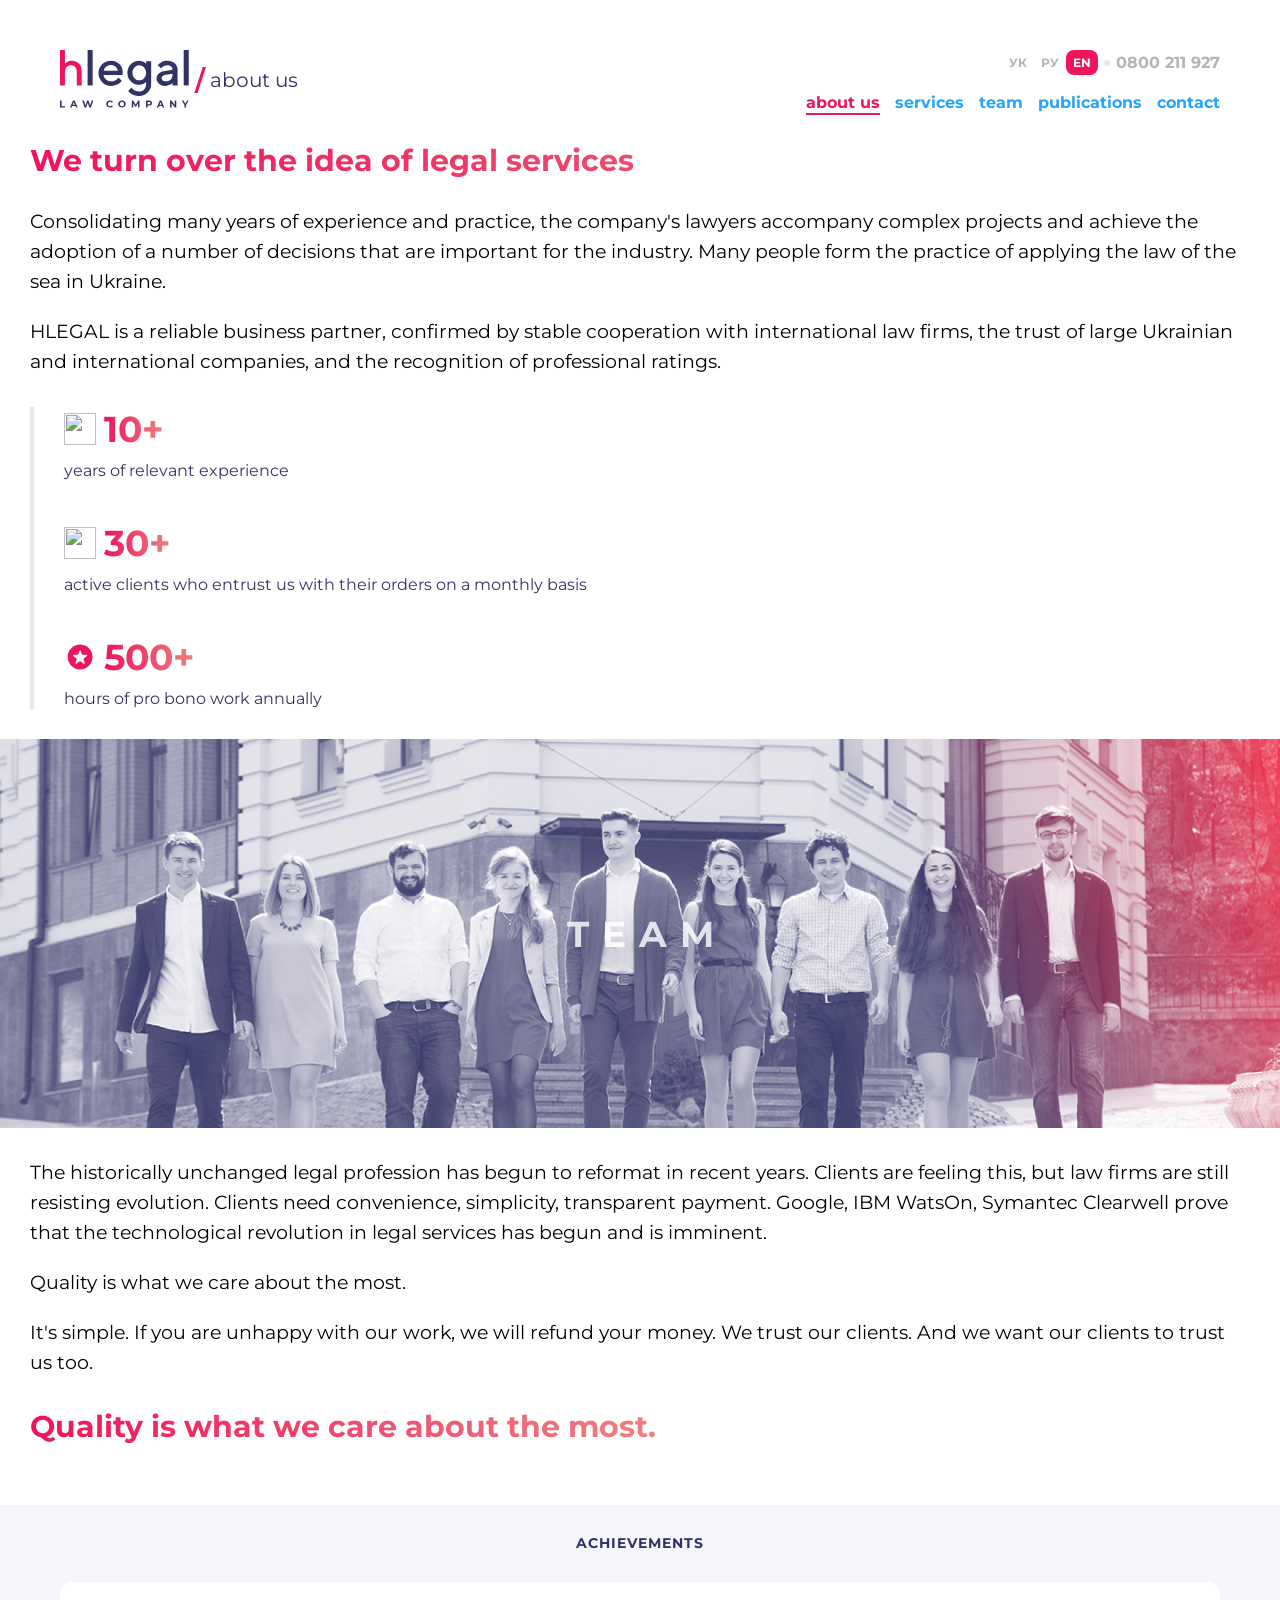
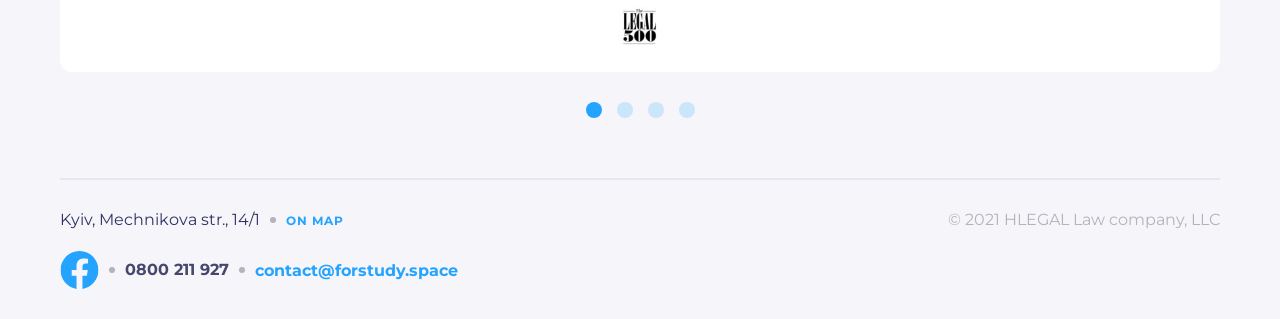
==== commit e393bd82: "Add responsive team and profile pages, build mobile about page" ====
--- a/about.html
+++ b/about.html
@@ -107,13 +107,134 @@
             </nav>
         </div>
     </header>
-    <div class="serv__spacer"></div>
-    <section class="about">
-        <div class="about__title">
-            <h1>We turn over the idea of legal services</h1>
-        </div>
-    </section>
-
+    <div class="about__spacer"></div>
+    <main class="about">
+
+        <section class="about__intro">
+            <div class="about__intro-text">
+                <h1 class="about__title">We turn over the idea of legal services</h1>
+                <div class="about__text">
+                    <p>
+                        Consolidating many years of experience and practice, the company's lawyers accompany complex
+                        projects and achieve the
+                        adoption of a number of decisions that are important for the industry. Many people form the
+                        practice of applying the
+                        law of the sea in Ukraine.
+                    </p>
+                    <p>HLEGAL is a reliable business partner, confirmed by stable cooperation with international
+                        law firms, the trust
+                        of large Ukrainian and international companies, and the recognition of professional ratings.
+                    </p>
+                </div>
+            </div>
+            <ul class="about__advantages">
+                <li class="about__advantages-item">
+                    <div class="about__advantages-heading">
+                        <img src="./image/ about-experience.svg" width="32" height="32" alt="">
+                        <span class="about__advantages-number">10+</span>
+                    </div>
+                    <p>years of relevant experience</p>
+                </li>
+                <li class="about__advantages-item">
+                    <div class="about__advantages-heading">
+                        <img src="./image/ about-clients.svg" width="32" height="32" alt="">
+                        <span class="about__advantages-number">30+</span>
+                    </div>
+                    <p>active clients who entrust us with their orders on a monthly basis</p>
+                </li>
+                <li class="about__advantages-item">
+                    <div class="about__advantages-heading">
+                        <img src="./image/about-probono.svg" width="32" height="32" alt="">
+                        <span class="about__advantages-number">500+</span>
+                    </div>
+                    <p>hours of pro bono work annually</p>
+                </li>
+            </ul>
+        </section>
+
+        <div class="about__spacer"></div>
+
+        <div class="about__photo">
+            <img class="about__photo-img" src="./image/about-team.jpg" alt="HLEGAL team">
+            <span class="about__photo-label">Team</span>
+        </div>
+        <div class="about__spacer"></div>
+
+        <section class="about__more">
+            <div class="about__text">
+                <p>The historically unchanged legal profession has begun to reformat in recent years. Clients are
+                    feeling
+                    this, but law firms are still resisting evolution. Clients need convenience, simplicity, transparent
+                    payment. Google, IBM WatsOn, Symantec Clearwell prove that the technological revolution in legal
+                    services
+                    has begun and is imminent.</p>
+                <p>Quality is what we care about the most.</p>
+                <p>It's simple. If you are unhappy with our work, we will refund your money. We trust our clients. And
+                    we
+                    want our clients to trust us too.</p>
+            </div>
+            <h2 class="about__title">Quality is what we care about the most.</h2>
+        </section>
+
+        <div class="about__achievements-spacer"></div>
+
+        <section class="about__achievements">
+            <h2 class="about__achievements-title">Achievements</h2>
+            <ul class="about__achievements-list">
+                <li class="about__achievements-item">
+                    <img src="./image/achievement-1.png" alt="The Legal 500">
+                </li>
+                <li class="about__achievements-item" hidden>
+                    <img src="./image/achievement-2.png" alt="Legal Awards 2017">
+                </li>
+                <li class="about__achievements-item" hidden>
+                    <img src="./image/achievement-3.png" alt="Market Leaders 2017">
+                </li>
+                <li class="about__achievements-item" hidden>
+                    <img src="./image/achievement-4.png" alt="Ukrainian Law Firms 2017">
+                </li>
+            </ul>
+            <div class="about__achievements-pagination" role="group" aria-label="Choose achievement">
+                <button class="about__achievements-dot active" type="button" aria-label="The Legal 500"
+                    aria-pressed="true"></button>
+                <button class="about__achievements-dot" type="button" aria-label="Legal Awards 2017"
+                    aria-pressed="false"></button>
+                <button class="about__achievements-dot" type="button" aria-label="Market Leaders 2017"
+                    aria-pressed="false"></button>
+                <button class="about__achievements-dot" type="button" aria-label="Ukrainian Law Firms 2017"
+                    aria-pressed="false"></button>
+            </div>
+        </section>
+    </main>
+
+    <footer class="footer">
+        <div class="footer__separator"></div>
+        <div class="footer__wrapper">
+            <div class="footer__row">
+                <h3 class="footer__address">Kyiv, Mechnikova str., 14/1</h3>
+                <a class="footer__link" href="https://www.google.com/maps?q=Kyiv,+Mechnikova+str.,+14/1" target="_blank"
+                    rel="noopener noreferrer">On map</a>
+            </div>
+            <div class="footer__row">
+                <a class="footer__facebook" href="#" aria-label="Facebook"><svg xmlns="http://www.w3.org/2000/svg"
+                        width="39" height="38" viewBox="0 0 39 38" fill="none">
+                        <g clip-path="url(#clip0_169520_2011)">
+                            <path
+                                d="M38.5 19.1161C38.5 8.55857 29.9934 0 19.5 0C9.00658 0 0.5 8.55857 0.5 19.1161C0.5 28.6575 7.44803 36.5659 16.5312 38V24.6419H11.707V19.1161H16.5312V14.9046C16.5312 10.1136 19.3678 7.46723 23.7078 7.46723C25.7866 7.46723 27.9609 7.84059 27.9609 7.84059V12.545H25.5651C23.2048 12.545 22.4688 14.0185 22.4688 15.5302V19.1161H27.7383L26.8959 24.6419H22.4688V38C31.552 36.5659 38.5 28.6575 38.5 19.1161Z"
+                                fill="currentColor" />
+                        </g>
+                        <defs>
+                            <clippath id="clip0_169520_2011">
+                                <rect width="38" height="38" fill="white" transform="translate(0.5)" />
+                            </clippath>
+                        </defs>
+                    </svg></a>
+                <a class="footer__phone" href="tel:0800211927">0800 211 927</a>
+                <a class="footer__email" href="mailto:contact@forstudy.space">contact@forstudy.space</a>
+            </div>
+        </div>
+        <div class="footer__rights">© 2021 HLEGAL Law company, LLC</div>
+    </footer>
 
     <script src="./js/script.js"></script>
 </body>
--- a/css/style.css
+++ b/css/style.css
@@ -218,6 +218,13 @@
 }
 .header__menu-btn {
   display: block;
+  border-radius: 8px;
+}
+.header__menu-btn:active {
+  background: #e6e6f0;
+}
+.header__menu-btn:active svg path {
+  stroke: #323264;
 }
 .header__menu-list {
   display: flex;
@@ -249,7 +256,7 @@
   padding: 7px;
   text-align: center;
 }
-.header__menu-item:hover {
+.header__menu-item:hover, .header__menu-item:active {
   background: #e6e6f0;
 }
 .header__menu a {
@@ -257,8 +264,8 @@
   width: 100%;
   color: #24a3ff;
 }
-.header__menu a:hover {
-  color: #0085ff;
+.header__menu a.active {
+  color: #f0145a;
 }
 .header__menu-close-item {
   position: absolute;
@@ -289,7 +296,7 @@
 .light-theme .header__menu .menu-link {
   color: #24a3ff;
 }
-.light-theme .header__menu .menu-link:hover, .light-theme .header__menu .menu-link.active {
+.light-theme .header__menu .menu-link.active {
   color: #f0145a;
 }
 
@@ -388,6 +395,11 @@
   .header__menu a {
     color: #fff;
   }
+  .header__menu a:hover:not(.active) {
+    text-decoration: underline;
+    text-decoration-thickness: 2px;
+    text-underline-offset: 5px;
+  }
   .header__menu a.active {
     color: #f0145a;
     text-decoration: underline;
@@ -864,6 +876,40 @@
   margin-top: 6px;
 }
 
+.team--page .team__title {
+  text-wrap: wrap;
+}
+.team--page .team__card {
+  justify-content: flex-start;
+  height: auto;
+}
+.team--page .team__img {
+  width: 100%;
+  height: 300px;
+  -o-object-fit: cover;
+     object-fit: cover;
+  border-radius: 12px;
+}
+.team--page .team__desc-wrapper {
+  align-items: flex-start;
+  margin-top: 15px;
+}
+.team--page .team__desc-wrapper--inner {
+  flex: 1;
+  min-width: 0;
+}
+.team--page .team__name {
+  margin-top: 0;
+}
+.team--page .team__desc-position {
+  margin-top: 5px;
+}
+.team--page .team__btn {
+  flex-shrink: 0;
+  width: 32px;
+  height: 32px;
+}
+
 .team__slider {
   display: flex;
   justify-content: center;
@@ -875,7 +921,8 @@
 
 .team__title {
   font-weight: 700;
-  font-size: 20px;
+  font-size: 30px;
+  line-height: 37px;
   background: linear-gradient(90deg, #f0145a 0.84%, #ef8080 99.96%);
   -webkit-background-clip: text;
   background-clip: text;
@@ -898,8 +945,29 @@
     font-size: 38px;
     line-height: 46px;
   }
+  .team__title {
+    font-size: 38px;
+    line-height: 46px;
+  }
+  .team__wrapper {
+    display: grid;
+    grid-template-columns: repeat(2, minmax(0, 1fr));
+    gap: 60px;
+  }
+  .team--page .team__img {
+    height: 400px;
+  }
 }
 @media (min-width: 1024px) {
+  .team--page .team__wrapper {
+    display: grid;
+    grid-template-columns: repeat(3, minmax(0, 1fr));
+    gap: 60px;
+    align-items: start;
+  }
+  .team--page .team__title {
+    margin-inline: 120px;
+  }
   .team--home {
     display: grid;
     grid-template-columns: 400px minmax(0, 1fr);
@@ -923,6 +991,7 @@
   }
 }
 @media (min-width: 1920px) {
+  .team--page,
   .team--home {
     padding-inline: 160px;
   }
@@ -1271,6 +1340,16 @@
   color: #24a3ff;
   font-weight: 700;
   font-size: 16px;
+}
+.footer__facebook {
+  display: block;
+  color: #24a3ff;
+}
+.footer__email, .footer__facebook {
+  transition: color 0.3s ease;
+}
+.footer__email:hover, .footer__facebook:hover {
+  color: #f0145a;
 }
 .footer__rights {
   display: flex;
@@ -1964,4 +2043,317 @@
   .contacts {
     padding-inline: 280px;
   }
+}
+.team__entry {
+  padding: 0 30px;
+}
+.team__entry-img {
+  display: block;
+  width: 100%;
+  height: 375px;
+  -o-object-fit: cover;
+     object-fit: cover;
+  border-radius: 12px;
+}
+.team__entry-info {
+  margin-top: 30px;
+}
+.team__entry-name {
+  font-size: 38px;
+  font-weight: 700;
+  line-height: 46px;
+  background: linear-gradient(90deg, #f0145a 0.84%, #ef8080 99.96%);
+  background-clip: text;
+  -webkit-background-clip: text;
+  -webkit-text-fill-color: transparent;
+  text-wrap: wrap;
+}
+.team__entry-contacts {
+  display: flex;
+  justify-content: space-between;
+  align-items: flex-start;
+  flex-direction: column;
+  gap: 10px;
+  margin-top: 15px;
+}
+.team__entry-position {
+  color: #b3b3ba;
+  font-size: 14px;
+  line-height: 22px;
+}
+.team__entry-link {
+  color: #24a3ff;
+  font-size: 16px;
+  line-height: 20px;
+  transition: color 0.3s ease;
+}
+.team__entry-link:hover {
+  color: #f0145a;
+}
+.team__entry-content {
+  margin-top: 30px;
+  padding-top: 30px;
+  border-top: 4px solid #e6e6f0;
+  color: #000;
+}
+.team__entry-content p {
+  font-size: 16px;
+  line-height: 26px;
+  text-wrap: wrap;
+}
+.team__entry-content p + p {
+  margin-top: 20px;
+}
+.team__entry-subtitle {
+  margin-top: 30px;
+  margin-bottom: 15px;
+  color: #323264;
+  font-size: 14px;
+  font-weight: 700;
+  line-height: 17px;
+  letter-spacing: 1px;
+  text-transform: uppercase;
+}
+.team__entry-spacer {
+  height: 30px;
+}
+
+@media (min-width: 768px) {
+  .team__entry {
+    padding: 0 60px;
+    display: grid;
+    grid-template-columns: 300px minmax(0, 1fr);
+    gap: 30px;
+    align-items: center;
+  }
+  .team__entry-info {
+    margin-top: 0;
+  }
+  .team__entry-content {
+    grid-column: 1/-1;
+    margin-top: 0;
+  }
+  .team__entry-spacer {
+    height: 60px;
+  }
+}
+@media (min-width: 1024px) {
+  .team__entry {
+    gap: 30px 60px;
+    align-items: start;
+  }
+  .team__entry-img {
+    grid-column: 1;
+    grid-row: 1/3;
+  }
+  .team__entry-info {
+    grid-column: 2;
+    grid-row: 1;
+  }
+  .team__entry-content {
+    grid-column: 2;
+    grid-row: 2;
+  }
+}
+@media (min-width: 1440px) {
+  .team__entry {
+    padding-inline: 180px;
+    grid-template-columns: 400px minmax(0, 1fr);
+  }
+  .team__entry-img {
+    height: 500px;
+  }
+  .team__entry-contacts {
+    display: flex;
+    justify-content: flex-start;
+    align-items: center;
+    flex-direction: row;
+    gap: 10px;
+  }
+  .team__entry-link {
+    display: inline-flex;
+    align-items: center;
+    gap: 10px;
+  }
+  .team__entry-link::before {
+    content: "";
+    width: 6px;
+    height: 6px;
+    flex-shrink: 0;
+    border-radius: 50%;
+    background: #e6e6f0;
+  }
+}
+@media (min-width: 1920px) {
+  .team__entry {
+    padding-inline: 280px;
+  }
+}
+.about__spacer {
+  height: 30px;
+}
+.about__intro {
+  padding: 0 30px;
+  display: flex;
+  justify-content: space-between;
+  align-items: flex-start;
+  flex-direction: column;
+  gap: 30px;
+}
+.about__intro-text {
+  width: 100%;
+}
+.about__title {
+  font-size: 30px;
+  font-weight: 700;
+  line-height: 37px;
+  background: linear-gradient(90deg, #f0145a 0.84%, #ef8080 99.96%);
+  background-clip: text;
+  -webkit-background-clip: text;
+  -webkit-text-fill-color: transparent;
+  text-wrap: wrap;
+}
+.about__text {
+  font-size: 19px;
+  line-height: 30px;
+  color: #000;
+}
+.about__text p {
+  text-wrap: wrap;
+}
+.about__text p + p {
+  margin-top: 20px;
+}
+.about__intro-text > .about__text {
+  margin-top: 28px;
+}
+.about__advantages {
+  width: 100%;
+  border-left: 4px solid #e6e6f0;
+  padding-left: 30px;
+  display: flex;
+  justify-content: space-between;
+  align-items: flex-start;
+  flex-direction: column;
+  gap: 40px;
+}
+.about__advantages-item {
+  width: 100%;
+}
+.about__advantages-item p {
+  margin-top: 10px;
+  font-size: 16px;
+  line-height: 20px;
+  color: #323264;
+  text-wrap: wrap;
+}
+.about__advantages-heading {
+  display: flex;
+  justify-content: flex-start;
+  align-items: center;
+  flex-direction: row;
+  gap: 8px;
+}
+.about__advantages-number {
+  font-size: 36px;
+  font-weight: 700;
+  line-height: normal;
+  background: linear-gradient(90deg, #f0145a 0.84%, #ef8080 99.96%);
+  background-clip: text;
+  -webkit-background-clip: text;
+  -webkit-text-fill-color: transparent;
+}
+.about__photo {
+  position: relative;
+}
+.about__photo-img {
+  display: block;
+  width: 100%;
+  height: auto;
+}
+.about__photo-label {
+  position: absolute;
+  top: 50%;
+  left: 50%;
+  transform: translate(-50%, -50%);
+  font-size: 36px;
+  font-weight: 700;
+  line-height: normal;
+  letter-spacing: 13px;
+  text-indent: 13px;
+  text-transform: uppercase;
+  color: #fff;
+  opacity: 0.8;
+  text-shadow: 0 15px 30px rgba(40, 40, 86, 0.8);
+}
+.about__more {
+  padding: 0 30px;
+  display: flex;
+  justify-content: space-between;
+  align-items: flex-start;
+  flex-direction: column;
+  gap: 30px;
+}
+.about__achievements-spacer {
+  height: 60px;
+}
+.about__achievements {
+  padding: 30px 60px;
+  background: #f5f5fa;
+}
+.about__achievements-title {
+  margin-bottom: 30px;
+  text-align: center;
+  font-size: 14px;
+  font-weight: 700;
+  line-height: 17px;
+  letter-spacing: 1px;
+  text-transform: uppercase;
+  color: #323264;
+}
+.about__achievements-item {
+  display: flex;
+  justify-content: center;
+  align-items: center;
+  flex-direction: row;
+  gap: 0px;
+  height: 90px;
+  background: #fff;
+  border-radius: 12px;
+}
+.about__achievements-item[hidden] {
+  display: none;
+}
+.about__achievements-item img {
+  display: block;
+  width: auto;
+  height: 40px;
+  max-width: 100%;
+  -o-object-fit: contain;
+     object-fit: contain;
+}
+.about__achievements-pagination {
+  display: flex;
+  justify-content: center;
+  align-items: center;
+  flex-direction: row;
+  gap: 15px;
+  margin-top: 30px;
+}
+.about__achievements-dot {
+  width: 16px;
+  height: 16px;
+  padding: 0;
+  border: 0;
+  border-radius: 50%;
+  background: #24a3ff;
+  opacity: 0.2;
+  cursor: pointer;
+  transition: opacity 0.3s ease;
+}
+.about__achievements-dot:hover {
+  opacity: 0.6;
+}
+.about__achievements-dot.active {
+  opacity: 1;
 }/*# sourceMappingURL=style.css.map */
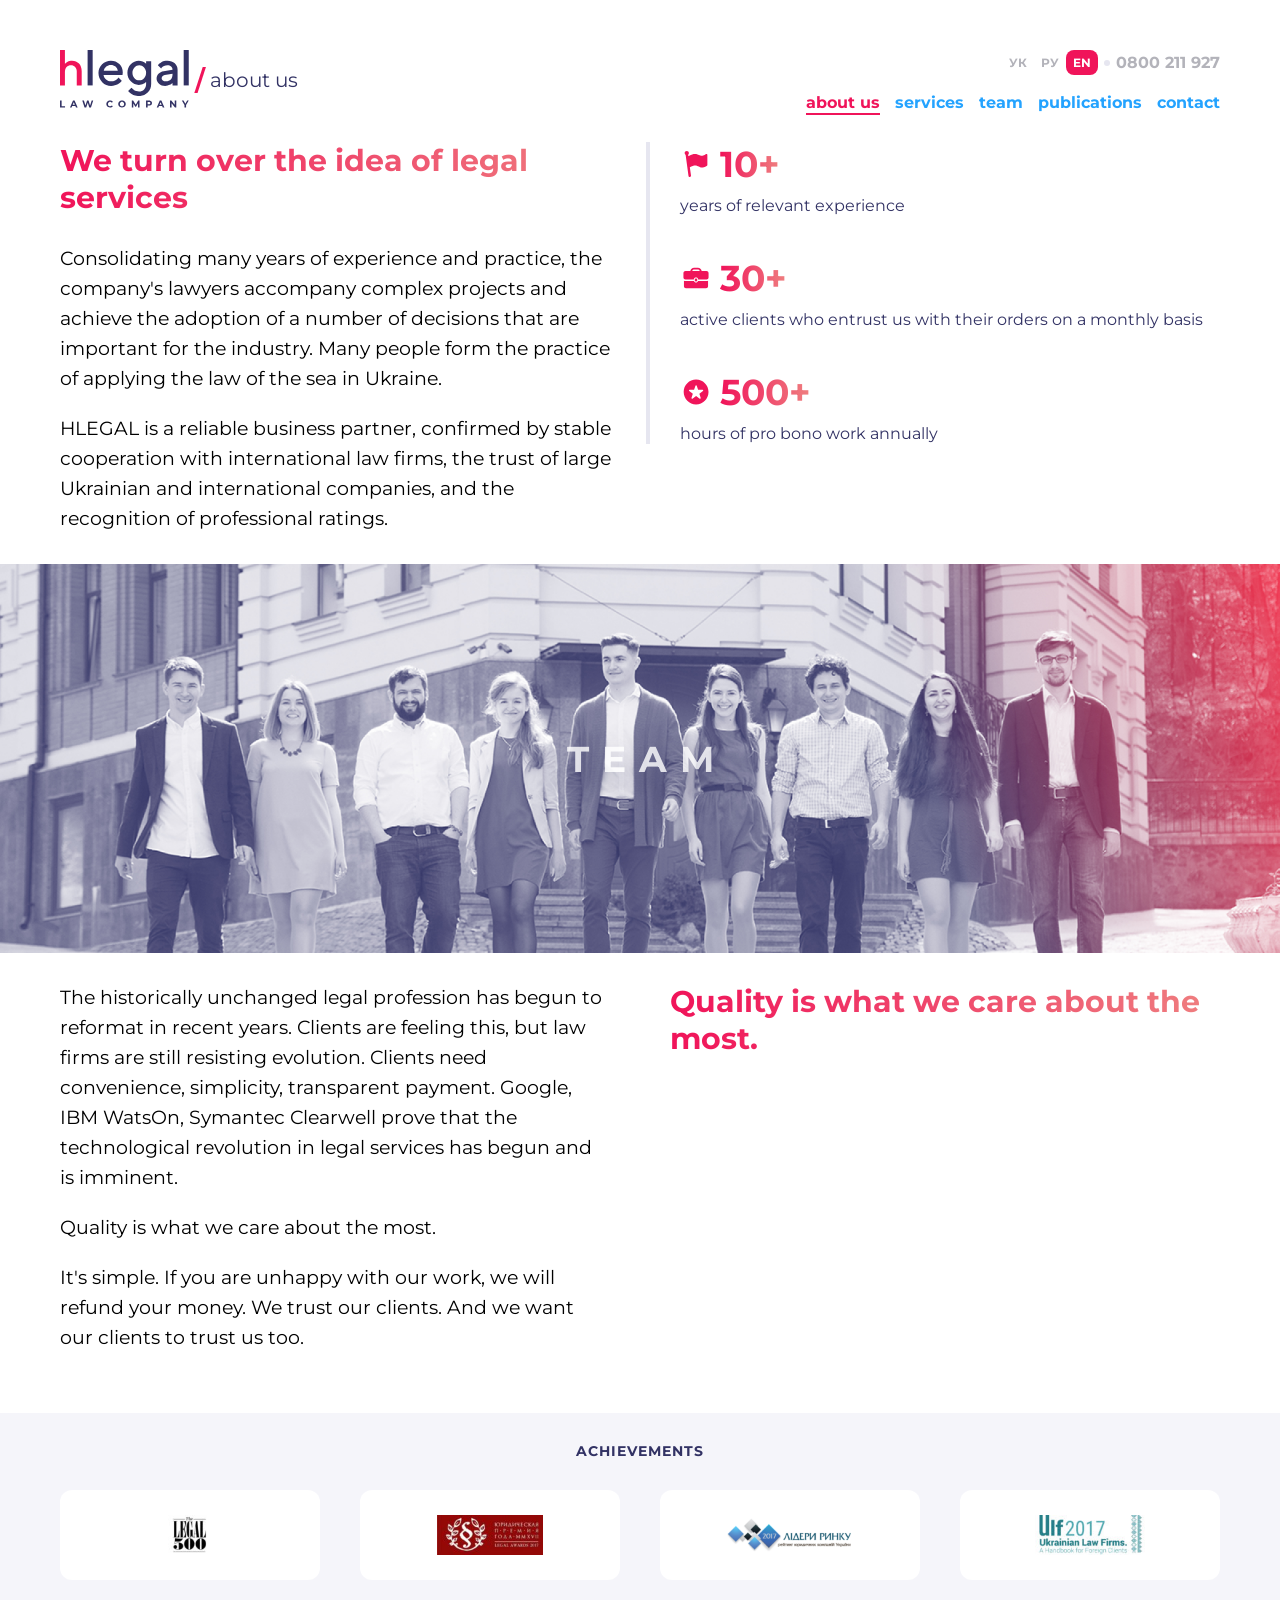
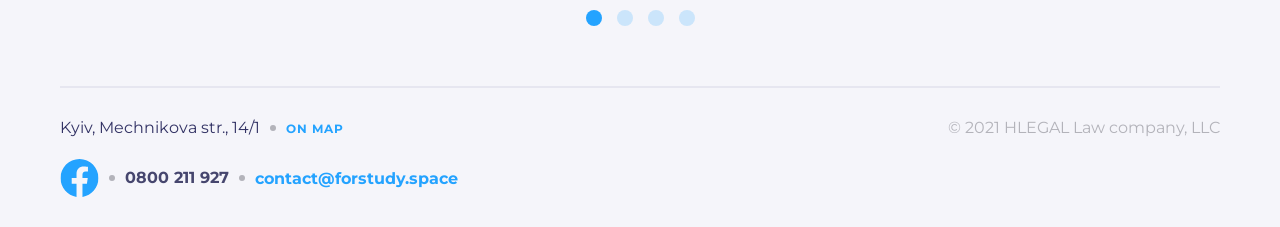
==== commit b9a41a88: "omplete responsive about page and adjust footer layout" ====
--- a/about.html
+++ b/about.html
@@ -130,14 +130,14 @@
             <ul class="about__advantages">
                 <li class="about__advantages-item">
                     <div class="about__advantages-heading">
-                        <img src="./image/ about-experience.svg" width="32" height="32" alt="">
+                        <img src="./image/about-experience.svg" width="32" height="32" alt="">
                         <span class="about__advantages-number">10+</span>
                     </div>
                     <p>years of relevant experience</p>
                 </li>
                 <li class="about__advantages-item">
                     <div class="about__advantages-heading">
-                        <img src="./image/ about-clients.svg" width="32" height="32" alt="">
+                        <img src="./image/about-clients.svg" width="32" height="32" alt="">
                         <span class="about__advantages-number">30+</span>
                     </div>
                     <p>active clients who entrust us with their orders on a monthly basis</p>
@@ -207,7 +207,7 @@
         </section>
     </main>
 
-    <footer class="footer">
+    <footer class="footer footer--about">
         <div class="footer__separator"></div>
         <div class="footer__wrapper">
             <div class="footer__row">
--- a/css/style.css
+++ b/css/style.css
@@ -1419,6 +1419,15 @@
     position: static;
     margin-top: 30px;
   }
+  .footer--about .footer__wrapper {
+    width: -moz-fit-content;
+    width: fit-content;
+    margin-inline: auto;
+  }
+  .footer--about .footer__rights {
+    position: static;
+    margin-top: 30px;
+  }
 }
 @media (min-width: 1024px) {
   .footer--contacts .footer__rights {
@@ -2356,4 +2365,46 @@
 }
 .about__achievements-dot.active {
   opacity: 1;
+}
+
+@media (min-width: 768px) {
+  .about__intro {
+    padding: 0 60px;
+    flex-direction: row;
+  }
+  .about__more {
+    padding: 0 60px;
+  }
+  .about__achievements-list {
+    display: grid;
+    grid-template-columns: repeat(4, minmax(0, 1fr));
+    gap: 40px;
+  }
+  .about__achievements-item[hidden] {
+    display: flex;
+  }
+}
+@media (min-width: 1024px) {
+  .about__more {
+    display: grid;
+    grid-template-columns: repeat(2, minmax(0, 1fr));
+    gap: 60px;
+    align-items: start;
+  }
+}
+@media (min-width: 1440px) {
+  .about__more {
+    padding: 0 180px;
+  }
+  .about__intro {
+    padding: 0 180px;
+  }
+}
+@media (min-width: 1920px) {
+  .about__more {
+    padding: 0 280px;
+  }
+  .about__intro {
+    padding: 0 280px;
+  }
 }/*# sourceMappingURL=style.css.map */
